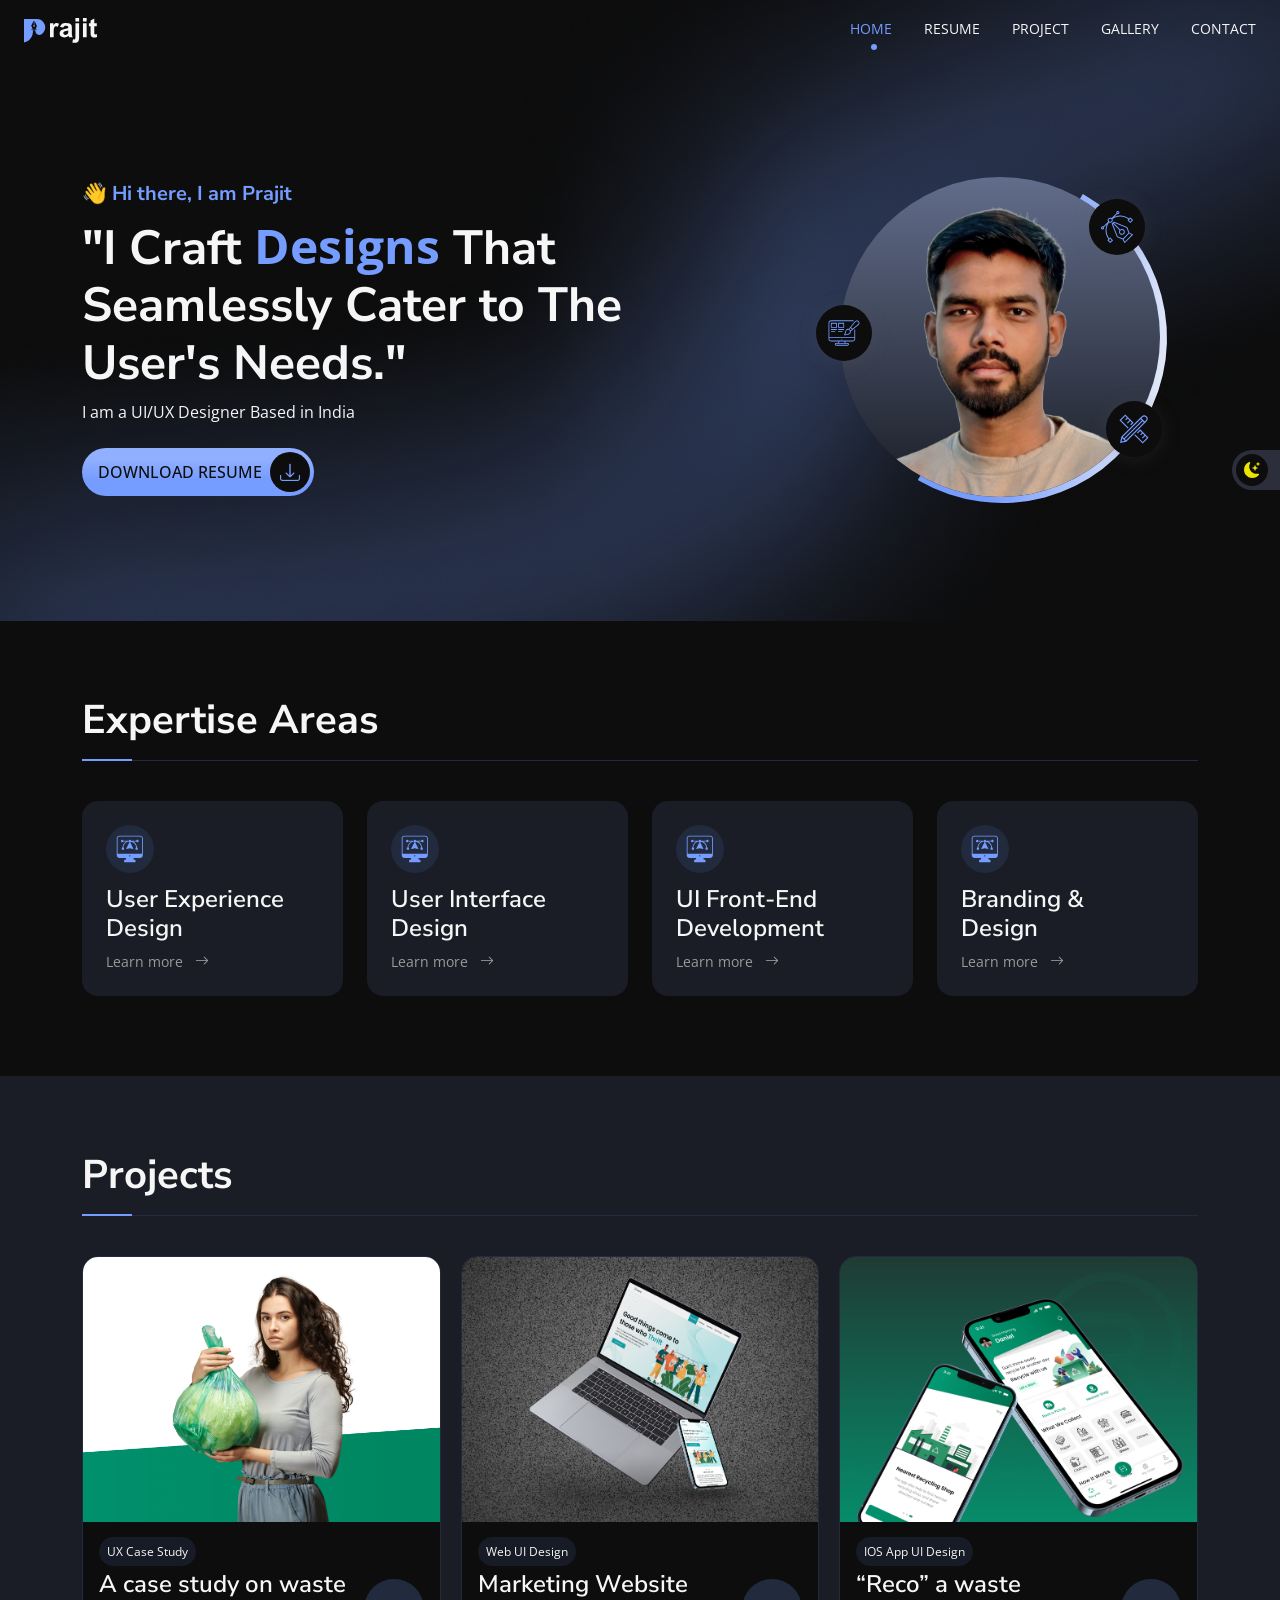
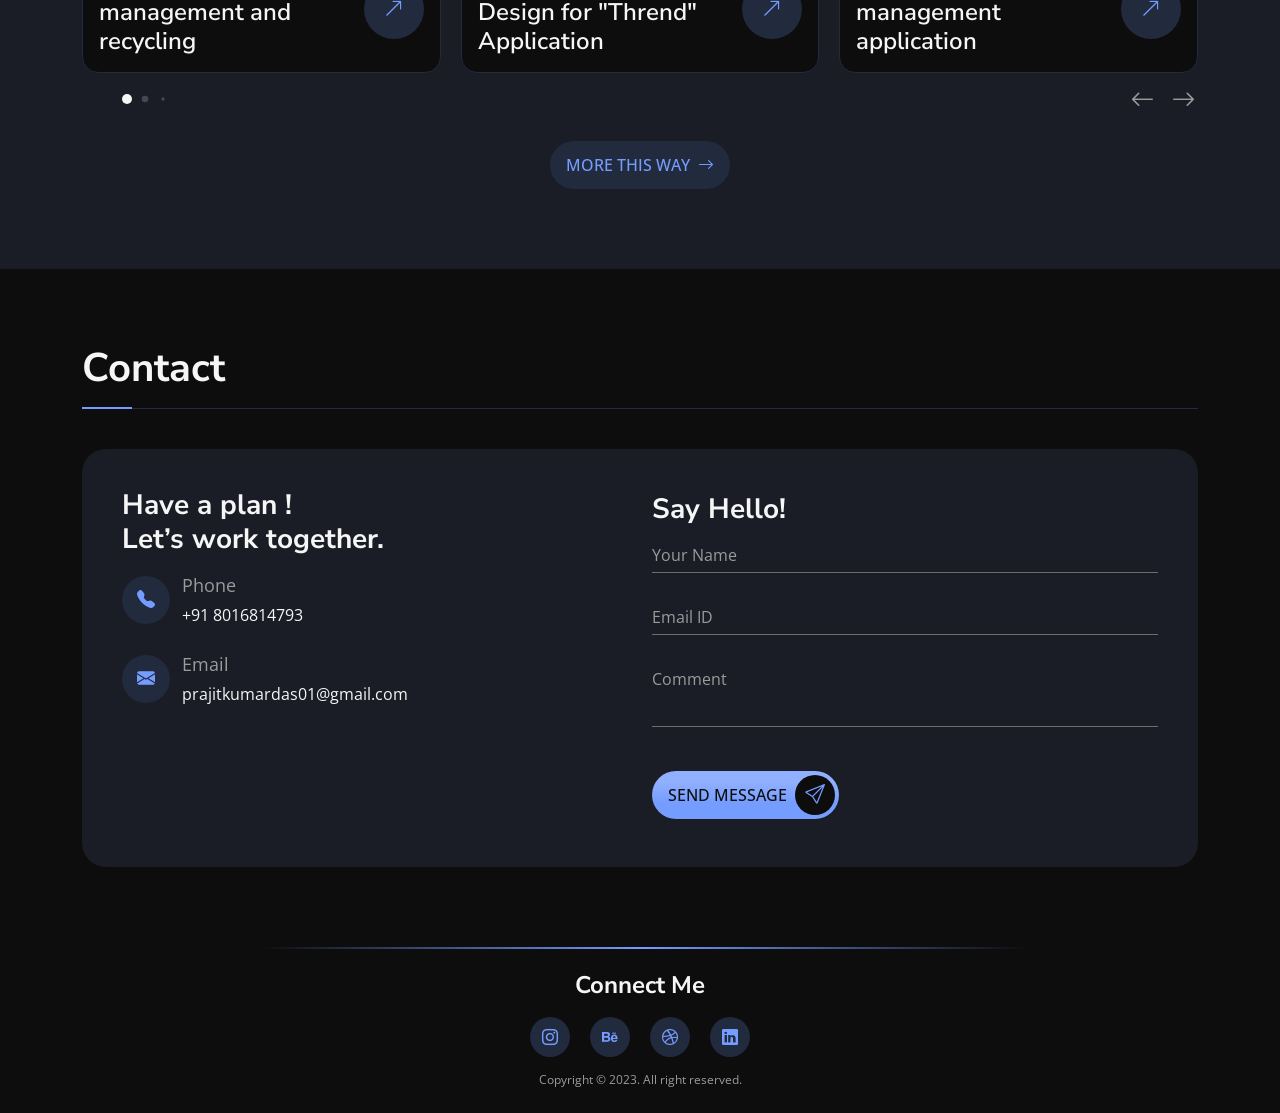
==== index.html @ e3a47e4f "file name change" ====
<!doctype html>
<html lang="en">

<head>
    <!-- Required meta tags -->
    <meta charset="utf-8">
    <meta name="viewport" content="width=device-width, initial-scale=1">

    <!-- Bootstrap CSS -->
    <link href="https://cdn.jsdelivr.net/npm/bootstrap@5.0.2/dist/css/bootstrap.min.css" rel="stylesheet"
        integrity="sha384-EVSTQN3/azprG1Anm3QDgpJLIm9Nao0Yz1ztcQTwFspd3yD65VohhpuuCOmLASjC" crossorigin="anonymous">
    <link rel="icon" href="Images/favicon_prajit.png" type="image/x-icon">
    <link rel="stylesheet" href="https://cdn.jsdelivr.net/npm/bootstrap-icons@1.11.1/font/bootstrap-icons.css">

    <!-- Font CSS -->
    <link rel="preconnect" href="https://fonts.googleapis.com">
    <link rel="preconnect" href="https://fonts.gstatic.com" crossorigin>
    <link href="https://fonts.googleapis.com/css2?family=Nunito+Sans:opsz,wght@6..12,200;6..12,300;6..12,400;6..12,500;6..12,600;6..12,700;6..12,800;6..12,900;6..12,1000&family=Open+Sans:wght@300;400;500;600;700;800&display=swap" rel="stylesheet">
  

    <!-- Style CSS -->
    <link rel="stylesheet" href="css/index.css">
    <link rel="stylesheet" href="css/home_responsive.css">
    <link rel="stylesheet" href="css/swiper-bundle.min.css">

    <title>Prajit</title>
</head>

<body>
    <!-- <div class="pre-loader" id="preLoader">
        <div class="loader" id="loader">
        </div>
        <div class="loading-text" id="loading-text">
        </div>

    </div> -->

    <label aria-label="switch" class="switch" for="toggleSwitch">
        <input type="checkbox" id="toggleSwitch">
        <span class="slider"></span>
    </label>

    <!-- PROGRESS ICON STARTS HERE -->
    <div class="progress-wrap">
        <i class="bi bi-arrow-up"></i>
        <svg class="progress-circle svg-content" width="100%" height="100%" viewBox="-1 -1 102 102">
            <path d="M50,1 a49,49 0 0,1 0,98 a49,49 0 0,1 0,-98" />
        </svg>
    </div>
    <!-- PROGRESS ICON ENDS HERE -->

    <!-- NAVBAR STARTS HERE -->
    <nav class="navbar navbar-expand-xl" id="navbar">
        <div class="container-fluid navbar-link-holder">
            <a class="text-decoration-none" aria-label="logo" href="index.html">
                <h1 class="logo">
                    <svg viewBox="0 0 23 25" fill="none" xmlns="http://www.w3.org/2000/svg">
                        <path fill-rule="evenodd" clip-rule="evenodd" d="M19.501 2.48762C17.8689 0.896718 15.6811 0.00438978 13.4019 0L0 0V24.4876C2.1151 24.0824 4.07267 23.0879 5.64713 21.6186C7.2216 20.1492 8.34887 18.265 8.89905 16.1829C9.14845 15.2366 9.27646 14.2624 9.28 13.2838C9.27983 12.7741 9.24547 12.2651 9.17714 11.76H11.8781C11.8406 11.96 11.8176 12.1624 11.8095 12.3657C11.811 13.1125 12.0121 13.8452 12.3918 14.4882C12.7716 15.1312 13.3163 15.661 13.9695 16.0229C14.0041 16.0481 14.0411 16.0698 14.08 16.0876C14.6338 16.3983 15.2583 16.561 15.8933 16.56H16.0838C16.676 16.5584 17.2609 16.4284 17.7981 16.179C18.2187 15.9309 18.6187 15.6494 18.9943 15.3371C20.5161 14.0837 21.5567 12.3417 21.939 10.4076C22.0449 9.85515 22.0984 9.29394 22.099 8.73143C22.1046 7.56996 21.8776 6.41913 21.4314 5.34678C20.9852 4.27443 20.3288 3.30227 19.501 2.48762ZM13.5048 7.2381C12.8216 8.33088 12.3319 9.53324 12.0571 10.7924H9.00952C8.7235 9.50135 8.21427 8.27016 7.50476 7.15429L10.2133 1.59238V6.21333C9.98666 6.2802 9.79167 6.42651 9.66409 6.62544C9.53651 6.82437 9.48488 7.06262 9.51866 7.29652C9.55244 7.53042 9.66937 7.74432 9.84803 7.89902C10.0267 8.05373 10.2551 8.13888 10.4914 8.13888C10.7278 8.13888 10.9562 8.05373 11.1348 7.89902C11.3135 7.74432 11.4304 7.53042 11.4642 7.29652C11.498 7.06262 11.4463 6.82437 11.3188 6.62544C11.1912 6.42651 10.9962 6.2802 10.7695 6.21333H10.7886V1.6419L13.5048 7.2381ZM10.8381 7.13905C10.8389 7.20476 10.8201 7.2692 10.7841 7.32421C10.7481 7.37921 10.6967 7.42228 10.6362 7.44795C10.5757 7.47362 10.5089 7.48073 10.4444 7.46838C10.3798 7.45602 10.3204 7.42476 10.2737 7.37856C10.227 7.33237 10.195 7.27332 10.1819 7.20893C10.1688 7.14454 10.1751 7.0777 10.2001 7.01692C10.2251 6.95614 10.2676 6.90415 10.3221 6.86756C10.3767 6.83097 10.441 6.81143 10.5067 6.81143C10.5508 6.81191 10.5945 6.82122 10.635 6.83881C10.6755 6.8564 10.7121 6.88192 10.7427 6.91387C10.7732 6.94581 10.797 6.98354 10.8128 7.02482C10.8285 7.06611 10.8358 7.11013 10.8343 7.15429L10.8381 7.13905ZM7.48952 11.5124V11.021H13.5124V11.5124H7.48952Z" fill="#1149D7"/>
                    </svg>
    
                        <svg class="rajit" viewBox="0 0 49 26" fill="none" xmlns="http://www.w3.org/2000/svg">
                            <path d="M3.8235 19.9475H0V5.49714H3.55137V7.55176C4.15914 6.58114 4.70341 5.94162 5.18418 5.6332C5.67402 5.32478 6.22737 5.17057 6.84421 5.17057C7.71504 5.17057 8.55412 5.41096 9.36146 5.89173L8.17767 9.22539C7.53362 8.80812 6.93492 8.59948 6.38158 8.59948C5.84638 8.59948 5.39282 8.74915 5.0209 9.0485C4.64898 9.33878 4.35417 9.86944 4.13646 10.6405C3.92782 11.4115 3.8235 13.0262 3.8235 15.4845V19.9475Z" fill="black"/>
                            <path d="M13.8789 9.90573L10.4092 9.27982C10.7992 7.88286 11.4705 6.84874 12.423 6.17747C13.3755 5.50621 14.7906 5.17057 16.6683 5.17057C18.3737 5.17057 19.6436 5.37467 20.4782 5.78288C21.3127 6.18201 21.8978 6.69453 22.2335 7.32044C22.5782 7.93728 22.7505 9.07572 22.7505 10.7357L22.7097 15.1988C22.7097 16.4687 22.7687 17.4076 22.8866 18.0154C23.0136 18.6141 23.2449 19.2581 23.5805 19.9475H19.7979C19.6981 19.6935 19.5756 19.3171 19.4305 18.8182C19.367 18.5914 19.3216 18.4417 19.2944 18.3691C18.6413 19.0041 17.9428 19.4804 17.199 19.7979C16.4551 20.1153 15.6614 20.2741 14.8178 20.2741C13.3301 20.2741 12.1554 19.8704 11.2936 19.0631C10.4409 18.2558 10.0146 17.2352 10.0146 16.0016C10.0146 15.1852 10.2096 14.4595 10.5997 13.8245C10.9897 13.1804 11.534 12.6906 12.2325 12.3549C12.94 12.0102 13.956 11.7109 15.2804 11.4569C17.0674 11.1213 18.3056 10.8083 18.9951 10.518V10.137C18.9951 9.40228 18.8136 8.88069 18.4508 8.57227C18.0879 8.25477 17.4031 8.09603 16.3962 8.09603C15.7158 8.09603 15.1852 8.2321 14.8042 8.50423C14.4232 8.7673 14.1148 9.23446 13.8789 9.90573ZM18.9951 13.0081C18.5052 13.1714 17.7296 13.3664 16.6683 13.5932C15.607 13.8199 14.913 14.0422 14.5865 14.2599C14.0875 14.6137 13.8381 15.0627 13.8381 15.607C13.8381 16.1422 14.0377 16.6048 14.4368 16.9949C14.8359 17.3849 15.3439 17.5799 15.9607 17.5799C16.6502 17.5799 17.3078 17.3532 17.9337 16.8996C18.3964 16.5549 18.7002 16.1331 18.8454 15.6342C18.9452 15.3076 18.9951 14.6862 18.9951 13.7701V13.0081Z" fill="black"/>
                            <path d="M26.4516 3.53776V0H30.2751V3.53776H26.4516ZM30.2751 5.49714V19.4985C30.2751 21.34 30.1526 22.6371 29.9077 23.39C29.6718 24.152 29.2092 24.7462 28.5198 25.1725C27.8395 25.5989 26.9686 25.812 25.9073 25.812C25.5263 25.812 25.1136 25.7758 24.6691 25.7032C24.2337 25.6397 23.762 25.5399 23.254 25.4038L23.9207 22.1382C24.1021 22.1745 24.2745 22.2017 24.4378 22.2199C24.592 22.2471 24.7371 22.2607 24.8732 22.2607C25.2632 22.2607 25.5807 22.1745 25.8257 22.0021C26.0796 21.8389 26.2475 21.6393 26.3291 21.4035C26.4107 21.1676 26.4516 20.46 26.4516 19.2808V5.49714H30.2751Z" fill="black"/>
                            <path d="M34.2891 3.53776V0H38.1126V3.53776H34.2891ZM34.2891 19.9475V5.49714H38.1126V19.9475H34.2891Z" fill="black"/>
                            <path d="M48.6714 5.49714V8.54505H46.0589V14.3687C46.0589 15.548 46.0816 16.2374 46.127 16.437C46.1814 16.6275 46.2948 16.7862 46.4671 16.9132C46.6485 17.0402 46.8663 17.1037 47.1202 17.1037C47.474 17.1037 47.9865 16.9813 48.6578 16.7363L48.9844 19.7026C48.0954 20.0836 47.0885 20.2741 45.9637 20.2741C45.2743 20.2741 44.6529 20.1607 44.0995 19.9339C43.5462 19.6981 43.138 19.3987 42.8749 19.0359C42.6209 18.664 42.4441 18.165 42.3443 17.5391C42.2626 17.0946 42.2218 16.1966 42.2218 14.845V8.54505H40.4665V5.49714H42.2218V2.62611L46.0589 0.394596V5.49714H48.6714Z" fill="black"/>
                        </svg>
                           
                    </h1>
            </a>
         

            <div class="d-flex align-items-center justify-content-center conatainer-for-toogle-switch"> 
                <button aria-label="toogle-button" class="navbar-toggler" id="navbar-toggler" >
                    <i class="hamburger bi bi-list"></i>
                    <span class="cross bi bi-x" style="display: none;"></span>
                </button>
            </div>
            <div class="collapse navbar-collapse d-none d-xl-block" id="navbarSupportedContent">
                <ul class="navbar-nav me-auto mb-2 mb-lg-0 menu-items" id="menu">
                    <li class="nav-item">
                        <a class="nav-link selected active" href="#" data-target="home">Home</a>
                    </li>
                    
                    <li class="nav-item">
                        <a class="nav-link" href="#" data-target="resume">Resume</a>
                    </li>
                    <li class="nav-item">
                        <a class="nav-link" href="#" data-target="portfolio">Project</a>
                    </li>
                    <li class="nav-item">
                        <a class="nav-link" href="#" data-target="about">Gallery</a>
                    </li>
                    <li class="nav-item">
                        <a class="nav-link" href="#" data-target="contact">Contact</a>
                    </li>
                </ul>
                  
            </div>

            <div class="overlay d-xl-none" id="overlay">
                <!-- Content that appears when the button is clicked -->
                <div class="overlay-content">
                    <ul class="navbar-nav me-auto mb-2 mb-lg-0 menu-items" id="menu">
                        <li class="nav-item">
                            <a class="nav-link selected active" href="#" data-target="home">Home</a>
                        </li>
                        
                        <li class="nav-item">
                            <a class="nav-link" href="#" data-target="resume">Resume</a>
                        </li>
                        <li class="nav-item">
                            <a class="nav-link" href="#" data-target="portfolio">Project</a>
                        </li>
                        <li class="nav-item">
                            <a class="nav-link" href="#" data-target="about">Gallery</a>
                        </li>
                        <li class="nav-item">
                            <a class="nav-link" href="#" data-target="contact">Contact</a>
                        </li>
                    </ul>
                </div>
            </div>
            

        </div>
    </nav>
    <!-- NAVBAR ENDS HERE -->





    <!-- HERO SECTION STARTS HERE -->
    <div class="parent-container-for-hero-section">
        <div class="container">
            <div class="container-for-hero-section">
                <img class="blueray" src="Images/blueray.png" alt="">
        
                <div class="row container-fluid p-0 rty">

                    <div class="col-lg-8 order-lg-1 order-2 d-flex justify-content-center flex-column holder-for-hero-text">
                        <p class="wave-text bottom-to-top overflow-hidden m-0">
                            <span class="wave">👋</span>
                            Hi there, I am Prajit
                        </p>
                        <h1 class="hero-text bottom-to-top overflow-hidden m-0">"I Craft <span class="designs">Designs</span> That Seamlessly 
                            Cater to The User's&nbsp;Needs."</h1>
                        <p class="m-0 iam-product-designer bottom-to-top overflow-hidden">I am a UI/UX Designer Based in India</p>
                        <div class="download-resume-button-container bottom-to-top overflow-hidden">
                                <a target="_blank" href="Images/Resume_Prajit_UI_UX_Designer.pdf" download="Resume_Prajit_UI_UX_Designer.pdf"
                                    class="primary-button">Download Resume<span class="icon">
                                        <i class="bi bi-download"></i>
                                        <i class="bi bi-download"></i>

                                    </span></a>
                        </div>
    
                    </div>
                    <div class="col-lg-4 order-lg-2 order-1 d-flex justify-content-center align-items-center">
                        <div class="hero-image-wrapper reveal">
                            <div class="icon1">
                                <svg viewBox="0 0 44 44" fill="none" xmlns="http://www.w3.org/2000/svg">
                                    <path d="M42.2728 5.68682C41.9226 5.33399 41.5019 5.05903 41.0382 4.87991C40.5744 4.70079 40.0781 4.62154 39.5817 4.64734C39.0852 4.67314 38.5998 4.8034 38.1572 5.02962C37.7145 5.25584 37.3246 5.57293 37.0128 5.96015L28.4195 16.3602C26.7595 16.0002 25.2928 16.7402 24.2661 18.5068C23.8928 19.1468 23.6395 19.8935 23.5128 20.7268C23.3061 22.0535 22.8928 23.2002 22.2395 24.2268C22.1328 24.4002 22.1195 24.6135 22.2128 24.7935C22.3061 24.9735 22.4928 25.0868 22.6928 25.0935C22.9795 25.1068 23.2661 25.1068 23.5395 25.1068C26.8595 25.1068 29.1795 24.3202 30.4328 22.7735C31.4061 21.5668 31.4595 20.2402 31.3928 19.5202L41.9395 10.9468C42.3287 10.6383 42.649 10.2518 42.8798 9.81201C43.1106 9.37225 43.2467 8.88904 43.2795 8.39348C43.3528 7.38682 42.9795 6.40015 42.2728 5.68682ZM30.9728 15.0535L32.8261 16.9068L30.9195 18.4535L29.4128 16.9402L30.9728 15.0535ZM29.5461 22.0735C28.5461 23.3002 26.5261 23.9535 23.6795 23.9735C24.1461 23.0402 24.4595 22.0268 24.6328 20.8935C24.7395 20.2002 24.9461 19.5868 25.2461 19.0735C25.8995 17.9535 26.6995 17.3935 27.6328 17.3935C27.8595 17.3935 28.0995 17.4268 28.3461 17.4935L30.2528 19.4135C30.3195 19.8202 30.4128 21.0202 29.5461 22.0735ZM41.2461 10.0602L41.2395 10.0668L33.7061 16.1935L31.6928 14.1802L37.8928 6.68015C38.3195 6.14682 38.9528 5.82015 39.6395 5.78015C40.3261 5.74015 40.9861 6.00015 41.4661 6.48682C41.9461 6.97348 42.1995 7.64015 42.1595 8.32015C42.1195 9.00015 41.7861 9.63348 41.2461 10.0602Z" fill="url(#paint0_linear_1612_464)"/>
                                    <path d="M19.0334 31.3397C19.3905 31.3397 19.6801 31.0502 19.6801 30.6931C19.6801 30.3359 19.3905 30.0464 19.0334 30.0464C18.6762 30.0464 18.3867 30.3359 18.3867 30.6931C18.3867 31.0502 18.6762 31.3397 19.0334 31.3397Z" fill="url(#paint1_linear_1612_464)"/>
                                    <path d="M12.3528 8.63991C12.3528 8.48962 12.2931 8.34549 12.1868 8.23922C12.0805 8.13294 11.9364 8.07324 11.7861 8.07324H4.50612C4.35583 8.07324 4.2117 8.13294 4.10543 8.23922C3.99916 8.34549 3.93945 8.48962 3.93945 8.63991V14.3532C3.93945 14.6666 4.19279 14.9199 4.50612 14.9199H11.7861C12.0995 14.9199 12.3528 14.6666 12.3528 14.3532V8.63991ZM11.2195 13.7799H5.07279V9.19991H11.2195V13.7799ZM12.3528 17.1532C12.3528 17.003 12.2931 16.8588 12.1868 16.7525C12.0805 16.6463 11.9364 16.5866 11.7861 16.5866H4.50612C4.35583 16.5866 4.2117 16.6463 4.10543 16.7525C3.99916 16.8588 3.93945 17.003 3.93945 17.1532C3.93945 17.3035 3.99916 17.4477 4.10543 17.5539C4.2117 17.6602 4.35583 17.7199 4.50612 17.7199H11.7861C12.0995 17.7199 12.3528 17.4666 12.3528 17.1532ZM4.50612 19.1332C4.35583 19.1332 4.2117 19.1929 4.10543 19.2992C3.99916 19.4055 3.93945 19.5496 3.93945 19.6999C3.93945 19.8502 3.99916 19.9943 4.10543 20.1006C4.2117 20.2069 4.35583 20.2666 4.50612 20.2666H9.61945C9.76974 20.2666 9.91388 20.2069 10.0201 20.1006C10.1264 19.9943 10.1861 19.8502 10.1861 19.6999C10.1861 19.5496 10.1264 19.4055 10.0201 19.2992C9.91388 19.1929 9.76974 19.1332 9.61945 19.1332H4.50612ZM22.1928 17.1532C22.1928 17.003 22.1331 16.8588 22.0268 16.7525C21.9205 16.6463 21.7764 16.5866 21.6261 16.5866H14.3461C14.1958 16.5866 14.0517 16.6463 13.9454 16.7525C13.8392 16.8588 13.7795 17.003 13.7795 17.1532C13.7795 17.3035 13.8392 17.4477 13.9454 17.5539C14.0517 17.6602 14.1958 17.7199 14.3461 17.7199H21.6261C21.9395 17.7199 22.1928 17.4666 22.1928 17.1532ZM14.3461 19.1332C14.1958 19.1332 14.0517 19.1929 13.9454 19.2992C13.8392 19.4055 13.7795 19.5496 13.7795 19.6999C13.7795 19.8502 13.8392 19.9943 13.9454 20.1006C14.0517 20.2069 14.1958 20.2666 14.3461 20.2666H19.4595C19.6097 20.2666 19.7539 20.2069 19.8601 20.1006C19.9664 19.9943 20.0261 19.8502 20.0261 19.6999C20.0261 19.5496 19.9664 19.4055 19.8601 19.2992C19.7539 19.1929 19.6097 19.1332 19.4595 19.1332H14.3461ZM22.1928 8.63991C22.1928 8.48962 22.1331 8.34549 22.0268 8.23922C21.9205 8.13294 21.7764 8.07324 21.6261 8.07324H14.3461C14.1958 8.07324 14.0517 8.13294 13.9454 8.23922C13.8392 8.34549 13.7795 8.48962 13.7795 8.63991V14.3532C13.7795 14.6666 14.0328 14.9199 14.3461 14.9199H21.6261C21.9395 14.9199 22.1928 14.6666 22.1928 14.3532V8.63991ZM21.0595 13.7799H14.9128V9.19991H21.0595V13.7799Z" fill="url(#paint2_linear_1612_464)"/>
                                    <path d="M37.3659 17.7399C37.3659 17.6655 37.3512 17.5918 37.3228 17.5231C37.2943 17.4543 37.2525 17.3919 37.1999 17.3393C37.1473 17.2866 37.0848 17.2449 37.0161 17.2164C36.9473 17.1879 36.8736 17.1733 36.7992 17.1733C36.7248 17.1733 36.6511 17.1879 36.5824 17.2164C36.5136 17.2449 36.4511 17.2866 36.3985 17.3393C36.3459 17.3919 36.3042 17.4543 36.2757 17.5231C36.2472 17.5918 36.2326 17.6655 36.2326 17.7399V27.7866H1.83255V7.98661C1.83255 6.75328 2.83255 5.74661 4.06589 5.74661H33.9926C34.2192 5.74661 34.4526 5.78661 34.7126 5.87995C35.0059 5.97995 35.3326 5.81995 35.4326 5.52661C35.5326 5.23328 35.3726 4.90661 35.0792 4.80661C34.6992 4.67995 34.3459 4.61328 33.9926 4.61328H4.06589C2.21255 4.61328 0.699219 6.12661 0.699219 7.98661V30.2133C0.699219 32.0733 2.21255 33.5866 4.06589 33.5866H14.5392L13.6726 35.6533H11.1859C10.7012 35.6663 10.2407 35.8679 9.90251 36.2153C9.56428 36.5627 9.37502 37.0284 9.37502 37.5133C9.37502 37.9981 9.56428 38.4638 9.90251 38.8112C10.2407 39.1586 10.7012 39.3603 11.1859 39.3733H26.8859C27.3706 39.3603 27.831 39.1586 28.1693 38.8112C28.5075 38.4638 28.6968 37.9981 28.6968 37.5133C28.6968 37.0284 28.5075 36.5627 28.1693 36.2153C27.831 35.8679 27.3706 35.6663 26.8859 35.6533H24.3992L23.5326 33.5866H33.9992C35.8526 33.5866 37.3659 32.0799 37.3659 30.2266V28.3533V17.7399ZM27.6126 37.5199C27.6126 37.9199 27.2859 38.2466 26.8859 38.2466H11.1859C10.7859 38.2466 10.4592 37.9199 10.4592 37.5199C10.4592 37.1199 10.7859 36.7933 11.1859 36.7933H26.8859C27.2859 36.7933 27.6126 37.1199 27.6126 37.5199ZM23.1659 35.6599H14.8992L15.7659 33.5933H22.2992L23.1659 35.6599ZM36.2326 30.2333C36.2326 31.4599 35.2326 32.4599 33.9992 32.4599H4.06589C2.83255 32.4599 1.83255 31.4533 1.83255 30.22V28.9266H36.2326V30.2333Z" fill="url(#paint3_linear_1612_464)"/>
                                    <defs>
                                    <linearGradient id="paint0_linear_1612_464" x1="11.3075" y1="-2.33387" x2="52.0537" y2="-0.286704" gradientUnits="userSpaceOnUse">
                                    <stop stop-color="#00A3FF"/>
                                    <stop offset="1" stop-color="#0035BC"/>
                                    </linearGradient>
                                    <linearGradient id="paint1_linear_1612_464" x1="17.7233" y1="29.6055" x2="20.2167" y2="29.7268" gradientUnits="userSpaceOnUse">
                                    <stop stop-color="#00A3FF"/>
                                    <stop offset="1" stop-color="#0035BC"/>
                                    </linearGradient>
                                    <linearGradient id="paint2_linear_1612_464" x1="-5.42366" y1="3.91642" x2="29.6645" y2="6.47132" gradientUnits="userSpaceOnUse">
                                    <stop stop-color="#00A3FF"/>
                                    <stop offset="1" stop-color="#0035BC"/>
                                    </linearGradient>
                                    <linearGradient id="paint3_linear_1612_464" x1="-18.1091" y1="-7.23672" x2="52.5624" y2="-3.61071" gradientUnits="userSpaceOnUse">
                                    <stop stop-color="#00A3FF"/>
                                    <stop offset="1" stop-color="#0035BC"/>
                                    </linearGradient>
                                    </defs>
                                    </svg>
                                    

                            </div>

                            <div class="icon2">
                                <svg  viewBox="0 0 44 44" fill="none" xmlns="http://www.w3.org/2000/svg">
                                    <path d="M36.6645 14.1423L36.7777 14.0129L37.7963 12.9943L39.6394 11.1512C40.4802 10.3104 40.9491 9.19483 40.9491 8.01455C40.9491 6.83428 40.4802 5.71867 39.6394 4.87793L39.1221 4.36055C37.4406 2.67906 34.5303 2.67906 32.8488 4.36055L31.0057 6.20372L4.81326 32.3961L4.63541 32.574L2.80841 41.1916L11.426 39.3646L36.6645 14.1423ZM33.9968 5.49232C35.0639 4.44139 36.907 4.42522 37.9741 5.49232L38.5077 6.02587C39.0412 6.55942 39.3323 7.25465 39.3323 8.01455C39.3323 8.77445 39.0412 9.46968 38.5077 10.0032L36.6645 11.8464L32.1536 7.33549L33.9968 5.49232ZM31.0057 8.48343L32.6871 10.1649L8.20857 34.6435L6.52708 32.962L31.0057 8.48343ZM4.91027 39.0897L5.86419 34.595L9.40501 38.1358L4.91027 39.0897ZM11.038 37.4729L9.35651 35.7914L33.8351 11.3129L35.5166 12.9943L11.038 37.4729ZM13.4632 21.4664L2 10.0032L10.0032 2L21.4664 13.4632L17.9903 16.8585L16.8424 15.7106L19.1221 13.4309L16.8424 11.135L13.447 14.5465L12.2991 13.3985L15.6944 10.0032L13.4147 7.70736L11.1188 10.0032L9.9709 8.85529L12.2668 6.55942L9.98706 4.27971L4.26354 10.0032L14.595 20.3347L13.447 21.4664H13.4632ZM42 33.9968L33.9968 42L22.5335 30.5368L23.6815 29.405L33.9968 39.7203L39.7203 33.9968L37.4406 31.7171L34.0291 35.1124L32.8812 33.9644L36.2926 30.5529L33.9968 28.2732L31.7171 30.5529L30.5691 29.405L32.8488 27.1091L30.5529 24.8294L27.1576 28.2247L26.0097 27.0768L30.5206 22.5012L41.9838 33.9644L42 33.9968Z" fill="url(#paint0_linear_1612_415)"/>
                                    <defs>
                                    <linearGradient id="paint0_linear_1612_415" x1="-18.5181" y1="-11.6364" x2="58.5985" y2="-7.88541" gradientUnits="userSpaceOnUse">
                                    <stop stop-color="#00A3FF"/>
                                    <stop offset="1" stop-color="#0035BC"/>
                                    </linearGradient>
                                    </defs>
                                    </svg>
                                
                            </div>

                            <div class="icon3">
                                <svg width="44" height="44" viewBox="0 0 44 44" fill="none" xmlns="http://www.w3.org/2000/svg">
                                    <g clip-path="url(#clip0_1612_460)">
                                    <path d="M43.6184 32.0134L39.1084 29.7584L36.2381 22.2921C36.2043 22.2038 36.1527 22.1235 36.0864 22.0561C36.0202 21.9886 35.9407 21.9356 35.8531 21.9002L18.0434 14.7812C17.9189 14.7316 17.7826 14.7195 17.6512 14.7464C17.5199 14.7733 17.3994 14.8379 17.3043 14.9324L14.929 17.3077C14.8357 17.4029 14.7721 17.523 14.7459 17.6536C14.7197 17.7842 14.7319 17.9196 14.7812 18.0434L21.9003 35.8531C21.9356 35.9407 21.9886 36.0202 22.0561 36.0864C22.1235 36.1526 22.2039 36.2043 22.2921 36.2381L29.7584 39.1084L32.0134 43.6184C32.0609 43.7178 32.1316 43.8044 32.2195 43.8708C32.3074 43.9372 32.41 43.9815 32.5187 43.9999C32.5553 44.0033 32.5921 44.0033 32.6287 43.9999C32.8107 43.9992 32.985 43.9262 33.1134 43.7971L43.7971 33.1134C43.8758 33.0375 43.9352 32.944 43.9704 32.8405C44.0057 32.7371 44.0158 32.6268 43.9999 32.5187C43.9815 32.41 43.9372 32.3074 43.8708 32.2195C43.8044 32.1315 43.7178 32.0608 43.6184 32.0134ZM16.2215 17.954L16.6031 17.5759L25.4684 26.4412C24.8841 27.2691 24.6318 28.2861 24.7613 29.291C24.8908 30.296 25.3926 31.2158 26.1677 31.8686C26.9427 32.5214 27.9344 32.8595 28.9468 32.8163C29.9592 32.773 30.9184 32.3514 31.635 31.6349C32.3515 30.9184 32.773 29.9592 32.8163 28.9468C32.8596 27.9344 32.5214 26.9427 31.8686 26.1676C31.2159 25.3926 30.296 24.8907 29.2911 24.7613C28.2861 24.6318 27.2691 24.8841 26.4412 25.4684L17.5759 16.6031L17.954 16.2215L35.0624 23.0656L37.7609 30.0849L30.0849 37.7609L23.0656 35.0624L16.2215 17.954ZM28.7718 26.1009C29.3897 26.1018 29.9882 26.3169 30.4652 26.7096C30.9423 27.1022 31.2685 27.6482 31.3882 28.2543C31.5079 28.8605 31.4137 29.4894 31.1217 30.034C30.8297 30.5785 30.358 31.005 29.7868 31.2407C29.2157 31.4764 28.5805 31.5069 27.9894 31.3268C27.3983 31.1467 26.888 30.7673 26.5453 30.2531C26.2026 29.739 26.0488 29.1219 26.1101 28.5071C26.1713 27.8922 26.4438 27.3176 26.8812 26.8812C27.3831 26.3808 28.0631 26.1002 28.7718 26.1009ZM32.8178 42.1506L31.099 38.7131L38.7062 31.1059L42.1437 32.8246L32.8178 42.1506Z" fill="url(#paint0_linear_1612_460)"/>
                                    <path d="M13.1488 36.7812C13.0174 36.6569 12.8433 36.5877 12.6624 36.5877C12.4815 36.5877 12.3075 36.6569 12.176 36.7812L11.3029 37.6543C8.9729 34.492 7.68751 30.6815 7.62589 26.754C7.56427 22.8265 8.72949 18.9775 10.9592 15.7437C11.6272 16.1112 12.3963 16.2524 13.1513 16.1461C13.9063 16.0398 14.6065 15.6916 15.147 15.1538C15.6875 14.6161 16.0392 13.9176 16.1493 13.1631C16.2594 12.4087 16.1221 11.6388 15.7579 10.969C18.9918 8.73933 22.8407 7.57411 26.7682 7.63573C30.6957 7.69734 34.5062 8.98273 37.6685 11.3127L36.7817 12.1755C36.6538 12.3045 36.5821 12.4787 36.5823 12.6602C36.5818 12.7507 36.5991 12.8404 36.6333 12.9242C36.6675 13.0079 36.7179 13.0841 36.7817 13.1484L39.8135 16.1562C39.9423 16.2842 40.1166 16.3561 40.2982 16.3561C40.4798 16.3561 40.6541 16.2842 40.7829 16.1562L43.7976 13.1415C43.8615 13.0776 43.9122 13.0018 43.9468 12.9184C43.9814 12.8349 43.9992 12.7454 43.9992 12.6551C43.9992 12.5647 43.9814 12.4753 43.9468 12.3918C43.9122 12.3083 43.8615 12.2325 43.7976 12.1687L40.7829 9.15399C40.6541 9.02594 40.4798 8.95407 40.2982 8.95407C40.1166 8.95407 39.9423 9.02594 39.8135 9.15399L38.6482 10.3124C35.7762 8.15126 32.3807 6.79344 28.8104 6.37842C25.2402 5.9634 21.6238 6.50612 18.3326 7.95086L22.296 3.99774C22.7454 4.21247 23.2564 4.26108 23.7382 4.13493C24.22 4.00879 24.6416 3.71605 24.9281 3.30866C25.2146 2.90126 25.3476 2.40554 25.3034 1.90944C25.2592 1.41334 25.0407 0.94893 24.6866 0.598607C24.3326 0.248283 23.8659 0.03469 23.3694 -0.00427953C22.8728 -0.0432491 22.3786 0.0949242 21.9742 0.385727C21.5698 0.676531 21.2816 1.10116 21.1605 1.58429C21.0395 2.06742 21.0934 2.57782 21.3129 3.02493L14.6235 9.72461C13.9443 9.26901 13.128 9.06336 12.314 9.14279C11.5 9.22221 10.7389 9.58179 10.1606 10.1601C9.58227 10.7384 9.22269 11.4996 9.14326 12.3136C9.06384 13.1275 9.26949 13.9439 9.72509 14.6231L3.02541 21.3124C2.57655 21.0937 2.06468 21.0412 1.58076 21.1642C1.09685 21.2873 0.672224 21.5779 0.382346 21.9844C0.0924676 22.391 -0.0438903 22.8872 -0.00249758 23.3848C0.0388951 23.8823 0.255358 24.3492 0.608425 24.7022C0.961493 25.0553 1.4283 25.2717 1.92589 25.3131C2.42349 25.3545 2.91964 25.2182 3.32619 24.9283C3.73275 24.6384 4.02336 24.2138 4.1464 23.7299C4.26944 23.246 4.21694 22.7341 3.99822 22.2852L7.96166 18.3321C6.51547 21.6224 5.97104 25.2383 6.38424 28.8086C6.79745 32.3788 8.15341 35.7748 10.3129 38.6477L9.15103 39.8131C9.02298 39.9419 8.95111 40.1161 8.95111 40.2977C8.95111 40.4794 9.02298 40.6536 9.15103 40.7824L12.1657 43.7971C12.2941 43.9262 12.4684 43.9992 12.6504 43.9999C12.7411 44 12.831 43.9821 12.9147 43.9473C12.9985 43.9125 13.0746 43.8615 13.1385 43.7971L16.1567 40.7824C16.2847 40.6536 16.3566 40.4794 16.3566 40.2977C16.3566 40.1161 16.2847 39.9419 16.1567 39.8131L13.1488 36.7812ZM40.3051 10.6046L42.347 12.6465L40.3051 14.6884L38.2632 12.6465L40.3051 10.6046ZM22.6879 1.59149C22.7901 1.48849 22.9205 1.41817 23.0627 1.38943C23.2049 1.3607 23.3524 1.37485 23.4866 1.43009C23.6207 1.48533 23.7354 1.57918 23.8161 1.69971C23.8968 1.82025 23.9399 1.96205 23.9399 2.10711C23.9399 2.25218 23.8968 2.39398 23.8161 2.51451C23.7354 2.63505 23.6207 2.72889 23.4866 2.78413C23.3524 2.83938 23.2049 2.85353 23.0627 2.82479C22.9205 2.79606 22.7901 2.72573 22.6879 2.62274C22.6201 2.55506 22.5664 2.47468 22.5297 2.3862C22.493 2.29773 22.4741 2.20289 22.4741 2.10711C22.4741 2.01134 22.493 1.9165 22.5297 1.82802C22.5664 1.73955 22.6201 1.65917 22.6879 1.59149ZM11.1379 11.1374C11.3375 10.9368 11.5748 10.7777 11.8362 10.669C12.0975 10.5604 12.3777 10.5045 12.6607 10.5045C12.9437 10.5045 13.2239 10.5604 13.4853 10.669C13.7466 10.7777 13.9839 10.9368 14.1835 11.1374C14.4853 11.4387 14.6909 11.8227 14.7744 12.2409C14.8578 12.6591 14.8153 13.0927 14.6523 13.4867C14.4893 13.8807 14.213 14.2175 13.8585 14.4545C13.504 14.6915 13.0871 14.818 12.6607 14.818C12.2343 14.818 11.8174 14.6915 11.4629 14.4545C11.1084 14.2175 10.8322 13.8807 10.6691 13.4867C10.5061 13.0927 10.4636 12.6591 10.5471 12.2409C10.6305 11.8227 10.8361 11.4387 11.1379 11.1374ZM2.62666 23.7187C2.4863 23.8357 2.30724 23.896 2.12467 23.8878C1.9421 23.8796 1.76922 23.8033 1.63999 23.6741C1.51076 23.5449 1.43453 23.372 1.42628 23.1894C1.41803 23.0068 1.47836 22.8278 1.59541 22.6874C1.73298 22.5522 1.91815 22.4765 2.11103 22.4765C2.30392 22.4765 2.48908 22.5522 2.62666 22.6874C2.69442 22.7551 2.74818 22.8355 2.78486 22.924C2.82154 23.0124 2.84042 23.1073 2.84042 23.2031C2.84042 23.2988 2.82154 23.3937 2.78486 23.4821C2.74818 23.5706 2.69442 23.651 2.62666 23.7187ZM12.6607 42.3259L10.6188 40.284L12.6607 38.2421L14.7026 40.284L12.6607 42.3259Z" fill="url(#paint1_linear_1612_460)"/>
                                    </g>
                                    <defs>
                                    <linearGradient id="paint0_linear_1612_460" x1="-0.284199" y1="4.75399" x2="56.1552" y2="7.49965" gradientUnits="userSpaceOnUse">
                                    <stop stop-color="#00A3FF"/>
                                    <stop offset="1" stop-color="#0035BC"/>
                                    </linearGradient>
                                    <linearGradient id="paint1_linear_1612_460" x1="-22.5843" y1="-15.0144" x2="62.2613" y2="-10.8876" gradientUnits="userSpaceOnUse">
                                    <stop stop-color="#00A3FF"/>
                                    <stop offset="1" stop-color="#0035BC"/>
                                    </linearGradient>
                                    <clipPath id="clip0_1612_460">
                                    <rect width="44" height="44" fill="white"/>
                                    </clipPath>
                                    </defs>
                                    </svg>
                                    
                                
                            </div>

                            <div class="background-circle"></div>
                            <div class="hero-image-cover">
                                <img class="w-100" src="Images/prajit_profile_photo.png"
                                 alt="">
                            </div>
                        </div>

                    </div>
                    
                </div>
            </div>
        </div>

    </div>
    <!-- HERO SECTION ENDS HERE -->


    <!-- EXPERTIES SECTION STARTS HERE -->
    <div class="parent-container-for-expertise-section">
        <div class="container">
            <h1 class="expertise-section-heading-text">Expertise Areas</h1>       
            <div class="row">
                <div class="col-xl-3 col-md-6">
                    <div class="service reveal" id="parallaxservice">
                        <a href="" data-toggle="modal" data-target="#exampleModalCenter2" class="text-decoration-none">
                            <div class="service-content">
                                <div class="service-icon-container">
                                    <div class="service-icon-background">
                                        <svg viewBox="0 0 72 73" fill="none" xmlns="http://www.w3.org/2000/svg">
                                            <g id="Frame">
                                            <g id="Group">
                                            <path id="Vector" d="M60.8764 58.3244C64.6821 58.3244 67.7781 55.2387 67.7781 51.433V10.5679C67.7781 6.99872 64.8775 4.09814 61.3084 4.09814H10.6924C7.12323 4.09814 4.22266 6.99872 4.22266 10.5679V51.433C4.22266 55.2387 7.31866 58.3244 11.1244 58.3244H26.9078V62.2813H25.0564C24.2434 62.28 23.4631 62.6016 22.8871 63.1754C22.3112 63.7492 21.9867 64.5283 21.9851 65.3413V67.6474C21.9851 68.3376 22.5487 68.9023 23.2389 68.9023H48.768C49.4582 68.9023 50.0229 68.3376 50.0229 67.6474V65.3413C50.0221 64.9387 49.942 64.5401 49.7871 64.1684C49.6323 63.7967 49.4058 63.4592 49.1205 63.175C48.8352 62.8909 48.4967 62.6657 48.1244 62.5124C47.7521 62.359 47.3532 62.2805 46.9505 62.2813H45.0919V58.3244H60.8764ZM36.0055 54.9816C35.0284 54.9816 34.2364 54.1999 34.2364 53.2227C34.2364 52.2353 35.0284 51.4433 36.0055 51.4433C36.9724 51.4433 37.7644 52.2353 37.7644 53.2227C37.7644 54.1999 36.9724 54.9816 36.0055 54.9816ZM6.2798 48.1313V10.5679C6.2798 8.14043 8.26494 6.15529 10.6924 6.15529H61.3084C63.7358 6.15529 65.7209 8.14043 65.7209 10.5679V48.1313H6.2798Z" fill="#F3F3F3"/>
                                            <path id="Vector" d="M54.447 14.281C53.1613 14.281 52.0813 15.0833 51.6596 16.225H39.0493C38.6276 15.0833 37.5373 14.281 36.2619 14.281C34.9864 14.281 33.9064 15.0833 33.4847 16.225H20.3396C20.0997 15.5702 19.6367 15.0209 19.0319 14.6736C18.4272 14.3264 17.7195 14.2033 17.033 14.3261C16.3466 14.4489 15.7254 14.8097 15.2786 15.3451C14.8317 15.8805 14.5879 16.5562 14.5899 17.2535C14.5899 18.0392 14.902 18.7927 15.4575 19.3482C16.013 19.9037 16.7665 20.2158 17.5521 20.2158C18.8379 20.2158 19.9179 19.4135 20.3396 18.2821H27.7041C22.3247 21.1313 18.5807 26.6753 18.2721 33.1141H17.6139C17.0276 33.1141 16.5441 33.5873 16.5441 34.1838V37.5164C16.5441 38.1027 17.0276 38.5861 17.6139 38.5861H20.9567C21.543 38.5861 22.0264 38.1027 22.0264 37.5164V34.1838C22.0264 33.5873 21.543 33.1141 20.9567 33.1141H20.3293C20.7304 25.6775 26.3464 19.5987 33.5567 18.4775C33.8756 19.1564 34.4207 19.6913 35.1098 19.9895C35.0996 20.0101 35.0893 20.0204 35.079 20.041L27.4984 35.2021C27.3236 35.5621 27.3647 36.0044 27.6321 36.313C27.8893 36.6318 28.311 36.7655 28.7019 36.6524L36.0047 34.5747L43.2973 36.6524C43.7797 36.7604 44.1356 36.6061 44.367 36.313C44.6344 36.0044 44.6859 35.5621 44.5007 35.2021L36.9613 20.1233C37.8253 19.9278 38.5453 19.3415 38.9259 18.5598C45.9099 19.8867 51.2687 25.8421 51.6596 33.1141H51.0424C50.4561 33.1141 49.9727 33.5873 49.9727 34.1838V37.5164C49.9727 38.1027 50.4561 38.5861 51.0424 38.5861H54.3853C54.9716 38.5861 55.455 38.1027 55.455 37.5164V34.1838C55.455 33.5873 54.9716 33.1141 54.3853 33.1141H53.7167C53.4081 26.6753 49.6641 21.1313 44.2847 18.2821H51.6596C52.0813 19.4135 53.1613 20.2158 54.447 20.2158C54.836 20.2158 55.2212 20.1392 55.5806 19.9903C55.94 19.8415 56.2666 19.6233 56.5416 19.3482C56.8167 19.0731 57.0349 18.7466 57.1838 18.3872C57.3327 18.0278 57.4093 17.6426 57.4093 17.2535C57.4093 15.6078 56.0824 14.281 54.447 14.281Z" fill="#F3F3F3"/>
                                            </g>
                                            </g>
                                        </svg>
                                    </div>
                                </div>
                                
                                <h4 class="service-title">User Experience <br>
                                    Design </h4>
    
                                <p class="learn-more-link m-0" href="">Learn more <i class="bi bi-arrow-right"></i></p>
                            </div>
                        </a>

                    </div>
                </div>

                <div class="modal fade" id="exampleModalCenter2" tabindex="-1" role="dialog" aria-label="exampleModalCenterTitle" aria-hidden="true">
                    <div class="modal-dialog modal-dialog-centered" role="document">
                        <div class="modal-content">
                            <button type="button" class="close" data-dismiss="modal" aria-label="Close">
                                <i class="bi bi-x-lg"></i>
                            </button>
                            <img src="Images/UX.jpg" alt="">
                            <div class="modal-body">
                                <h4>User Experience
                                    Design</h4>
                                <P>User experience (UX) design is the process design teams use to create products that provide meaningful and relevant experiences to users. </P>
                                <p>I specialize in crafting experiences that put users at the forefront. My focus is on understanding user needs, behaviors, and motivations to design intuitive and seamless interactions. </p>
                                <ul>
                                    <li>UX Research</li>
                                    <li>User Centric Design Process</li>
                                    <li>User Interview</li>
                                    <li>Competitor Research</li>
                                    <li>Design Strategy</li>
                                    <li>Empathy Mapping</li>
                                    <li>Accessibility</li>
                                    <li>User Persona</li>
                                    <li>User Journey</li>
                                    <li>Information Architecture</li>
                                    <li>Story Boarding</li>
                                    <li>User Flow</li>
                                    <li>Usability testing</li>
                                </ul>
                            </div>
                           

                        </div>
                    </div>
                </div>


                <div class="col-xl-3 col-md-6 ">
                    <div class="service reveal" id="parallaxservice">

                        <a href="" data-toggle="modal" data-target="#exampleModalCenter" class="text-decoration-none">
                            <div class="service-content">
                                <div class="service-icon-container">
                                    <div class="service-icon-background">
                                        <svg viewBox="0 0 72 73" fill="none" xmlns="http://www.w3.org/2000/svg">
                                            <g id="Frame">
                                            <g id="Group">
                                            <path id="Vector" d="M60.8764 58.3244C64.6821 58.3244 67.7781 55.2387 67.7781 51.433V10.5679C67.7781 6.99872 64.8775 4.09814 61.3084 4.09814H10.6924C7.12323 4.09814 4.22266 6.99872 4.22266 10.5679V51.433C4.22266 55.2387 7.31866 58.3244 11.1244 58.3244H26.9078V62.2813H25.0564C24.2434 62.28 23.4631 62.6016 22.8871 63.1754C22.3112 63.7492 21.9867 64.5283 21.9851 65.3413V67.6474C21.9851 68.3376 22.5487 68.9023 23.2389 68.9023H48.768C49.4582 68.9023 50.0229 68.3376 50.0229 67.6474V65.3413C50.0221 64.9387 49.942 64.5401 49.7871 64.1684C49.6323 63.7967 49.4058 63.4592 49.1205 63.175C48.8352 62.8909 48.4967 62.6657 48.1244 62.5124C47.7521 62.359 47.3532 62.2805 46.9505 62.2813H45.0919V58.3244H60.8764ZM36.0055 54.9816C35.0284 54.9816 34.2364 54.1999 34.2364 53.2227C34.2364 52.2353 35.0284 51.4433 36.0055 51.4433C36.9724 51.4433 37.7644 52.2353 37.7644 53.2227C37.7644 54.1999 36.9724 54.9816 36.0055 54.9816ZM6.2798 48.1313V10.5679C6.2798 8.14043 8.26494 6.15529 10.6924 6.15529H61.3084C63.7358 6.15529 65.7209 8.14043 65.7209 10.5679V48.1313H6.2798Z" fill="#F3F3F3"/>
                                            <path id="Vector" d="M54.447 14.281C53.1613 14.281 52.0813 15.0833 51.6596 16.225H39.0493C38.6276 15.0833 37.5373 14.281 36.2619 14.281C34.9864 14.281 33.9064 15.0833 33.4847 16.225H20.3396C20.0997 15.5702 19.6367 15.0209 19.0319 14.6736C18.4272 14.3264 17.7195 14.2033 17.033 14.3261C16.3466 14.4489 15.7254 14.8097 15.2786 15.3451C14.8317 15.8805 14.5879 16.5562 14.5899 17.2535C14.5899 18.0392 14.902 18.7927 15.4575 19.3482C16.013 19.9037 16.7665 20.2158 17.5521 20.2158C18.8379 20.2158 19.9179 19.4135 20.3396 18.2821H27.7041C22.3247 21.1313 18.5807 26.6753 18.2721 33.1141H17.6139C17.0276 33.1141 16.5441 33.5873 16.5441 34.1838V37.5164C16.5441 38.1027 17.0276 38.5861 17.6139 38.5861H20.9567C21.543 38.5861 22.0264 38.1027 22.0264 37.5164V34.1838C22.0264 33.5873 21.543 33.1141 20.9567 33.1141H20.3293C20.7304 25.6775 26.3464 19.5987 33.5567 18.4775C33.8756 19.1564 34.4207 19.6913 35.1098 19.9895C35.0996 20.0101 35.0893 20.0204 35.079 20.041L27.4984 35.2021C27.3236 35.5621 27.3647 36.0044 27.6321 36.313C27.8893 36.6318 28.311 36.7655 28.7019 36.6524L36.0047 34.5747L43.2973 36.6524C43.7797 36.7604 44.1356 36.6061 44.367 36.313C44.6344 36.0044 44.6859 35.5621 44.5007 35.2021L36.9613 20.1233C37.8253 19.9278 38.5453 19.3415 38.9259 18.5598C45.9099 19.8867 51.2687 25.8421 51.6596 33.1141H51.0424C50.4561 33.1141 49.9727 33.5873 49.9727 34.1838V37.5164C49.9727 38.1027 50.4561 38.5861 51.0424 38.5861H54.3853C54.9716 38.5861 55.455 38.1027 55.455 37.5164V34.1838C55.455 33.5873 54.9716 33.1141 54.3853 33.1141H53.7167C53.4081 26.6753 49.6641 21.1313 44.2847 18.2821H51.6596C52.0813 19.4135 53.1613 20.2158 54.447 20.2158C54.836 20.2158 55.2212 20.1392 55.5806 19.9903C55.94 19.8415 56.2666 19.6233 56.5416 19.3482C56.8167 19.0731 57.0349 18.7466 57.1838 18.3872C57.3327 18.0278 57.4093 17.6426 57.4093 17.2535C57.4093 15.6078 56.0824 14.281 54.447 14.281Z" fill="#F3F3F3"/>
                                            </g>
                                            </g>
                                        </svg>
                                    </div>
                                </div>
                                <h4 class="service-title">User Interface <br>Design</h4>
                                <p class="learn-more-link m-0">Learn more <i class="bi bi-arrow-right"></i></p>
                            </div>
                        </a>
                    </div>
                </div>
                <div class="modal fade" id="exampleModalCenter" tabindex="-1" role="dialog" aria-label="exampleModalCenterTitle" aria-hidden="true">
                    <div class="modal-dialog modal-dialog-centered" role="document">
                        <div class="modal-content">
                            <button type="button" class="close" data-dismiss="modal" aria-label="Close">
                                <i class="bi bi-x-lg"></i>
                            </button>
                            <img src="Images/modal-banner.png" alt="">
                            <div class="modal-body">
                                <h4>User Interface Design</h4>
                                <P>User interface (UI) design is the process designers use to build interfaces in software or computerized devices, focusing on looks or style.</P>
                                <p> I specialize in creating visually captivating and user-centric interfaces. My passion lies in harmonizing aesthetics with functionality, ensuring that every pixel serves a purpose. In UI&nbsp;Design I have a wide range of skills, check below</p>
                                <ul>
                                    <li>Wireframe</li>
                                    <li>Design System</li>
                                    <li>Grid System</li>
                                    <li>Color</li>
                                    <li>Typography</li>
                                    <li>Icons</li>
                                    <li>Components</li>
                                    <li>Web Design</li>
                                    <li>Mobile App Design</li>
                                    <li>Visual Design</li>
                                    <li>UI Animation</li>
                                    <li>Prototyping</li>
                                    <li>Dark Pattern</li>
                                </ul>
                            </div>
                           

                        </div>
                    </div>
                </div>

                <div class="col-xl-3 col-md-6">
                    <div class="service reveal" id="parallaxservice">
                        <a href="" data-toggle="modal" data-target="#exampleModalCenter3" class="text-decoration-none" >
                            <div class="service-content">
                                <div class="service-icon-container">
                                    <div class="service-icon-background">
                                        <svg viewBox="0 0 72 73" fill="none" xmlns="http://www.w3.org/2000/svg">
                                            <g id="Frame">
                                            <g id="Group">
                                            <path id="Vector" d="M60.8764 58.3244C64.6821 58.3244 67.7781 55.2387 67.7781 51.433V10.5679C67.7781 6.99872 64.8775 4.09814 61.3084 4.09814H10.6924C7.12323 4.09814 4.22266 6.99872 4.22266 10.5679V51.433C4.22266 55.2387 7.31866 58.3244 11.1244 58.3244H26.9078V62.2813H25.0564C24.2434 62.28 23.4631 62.6016 22.8871 63.1754C22.3112 63.7492 21.9867 64.5283 21.9851 65.3413V67.6474C21.9851 68.3376 22.5487 68.9023 23.2389 68.9023H48.768C49.4582 68.9023 50.0229 68.3376 50.0229 67.6474V65.3413C50.0221 64.9387 49.942 64.5401 49.7871 64.1684C49.6323 63.7967 49.4058 63.4592 49.1205 63.175C48.8352 62.8909 48.4967 62.6657 48.1244 62.5124C47.7521 62.359 47.3532 62.2805 46.9505 62.2813H45.0919V58.3244H60.8764ZM36.0055 54.9816C35.0284 54.9816 34.2364 54.1999 34.2364 53.2227C34.2364 52.2353 35.0284 51.4433 36.0055 51.4433C36.9724 51.4433 37.7644 52.2353 37.7644 53.2227C37.7644 54.1999 36.9724 54.9816 36.0055 54.9816ZM6.2798 48.1313V10.5679C6.2798 8.14043 8.26494 6.15529 10.6924 6.15529H61.3084C63.7358 6.15529 65.7209 8.14043 65.7209 10.5679V48.1313H6.2798Z" fill="#F3F3F3"/>
                                            <path id="Vector" d="M54.447 14.281C53.1613 14.281 52.0813 15.0833 51.6596 16.225H39.0493C38.6276 15.0833 37.5373 14.281 36.2619 14.281C34.9864 14.281 33.9064 15.0833 33.4847 16.225H20.3396C20.0997 15.5702 19.6367 15.0209 19.0319 14.6736C18.4272 14.3264 17.7195 14.2033 17.033 14.3261C16.3466 14.4489 15.7254 14.8097 15.2786 15.3451C14.8317 15.8805 14.5879 16.5562 14.5899 17.2535C14.5899 18.0392 14.902 18.7927 15.4575 19.3482C16.013 19.9037 16.7665 20.2158 17.5521 20.2158C18.8379 20.2158 19.9179 19.4135 20.3396 18.2821H27.7041C22.3247 21.1313 18.5807 26.6753 18.2721 33.1141H17.6139C17.0276 33.1141 16.5441 33.5873 16.5441 34.1838V37.5164C16.5441 38.1027 17.0276 38.5861 17.6139 38.5861H20.9567C21.543 38.5861 22.0264 38.1027 22.0264 37.5164V34.1838C22.0264 33.5873 21.543 33.1141 20.9567 33.1141H20.3293C20.7304 25.6775 26.3464 19.5987 33.5567 18.4775C33.8756 19.1564 34.4207 19.6913 35.1098 19.9895C35.0996 20.0101 35.0893 20.0204 35.079 20.041L27.4984 35.2021C27.3236 35.5621 27.3647 36.0044 27.6321 36.313C27.8893 36.6318 28.311 36.7655 28.7019 36.6524L36.0047 34.5747L43.2973 36.6524C43.7797 36.7604 44.1356 36.6061 44.367 36.313C44.6344 36.0044 44.6859 35.5621 44.5007 35.2021L36.9613 20.1233C37.8253 19.9278 38.5453 19.3415 38.9259 18.5598C45.9099 19.8867 51.2687 25.8421 51.6596 33.1141H51.0424C50.4561 33.1141 49.9727 33.5873 49.9727 34.1838V37.5164C49.9727 38.1027 50.4561 38.5861 51.0424 38.5861H54.3853C54.9716 38.5861 55.455 38.1027 55.455 37.5164V34.1838C55.455 33.5873 54.9716 33.1141 54.3853 33.1141H53.7167C53.4081 26.6753 49.6641 21.1313 44.2847 18.2821H51.6596C52.0813 19.4135 53.1613 20.2158 54.447 20.2158C54.836 20.2158 55.2212 20.1392 55.5806 19.9903C55.94 19.8415 56.2666 19.6233 56.5416 19.3482C56.8167 19.0731 57.0349 18.7466 57.1838 18.3872C57.3327 18.0278 57.4093 17.6426 57.4093 17.2535C57.4093 15.6078 56.0824 14.281 54.447 14.281Z" fill="#F3F3F3"/>
                                            </g>
                                            </g>
                                        </svg>
                                    </div>
                                </div>
                                
                                <h3 class="service-title">UI Front-End <br>Development</h3>
    
                                <p class="learn-more-link m-0" href="">Learn more <i class="bi bi-arrow-right"></i></p>
                            </div>
                        </a>
                       
                    </div>
                </div>
                <div class="modal fade" id="exampleModalCenter3" tabindex="-1" role="dialog" aria-label="exampleModalCenterTitle" aria-hidden="true">
                    <div class="modal-dialog modal-dialog-centered" role="document">
                        <div class="modal-content">
                            <button type="button" class="close" data-dismiss="modal" aria-label="Close">
                                <i class="bi bi-x-lg"></i>
                            </button>
                            <img src="Images/dev.jpg" alt="">
                            <div class="modal-body">
                                <h4>Responsive UI
                                    Development</h4>
                                <P>UI Development refers to the process of creating the visual elements and interactive features that users engage with on a digital platform, such as a website, mobile application.</P>
                                <p>As a UI Designer I am able to convert my design to frontend and I can understand the possibilities what can be done and what not. In Responsive UI Design I have some necessary skills, check below</p>
                                <ul>
                                    <li>HTML</li>
                                    <li>CSS</li>
                                    <li>Bootstrap</li>
                                    <li>Responsive design</li>
                                    <li>Media query</li>
                                </ul>
                            </div>
                           

                        </div>
                    </div>
                </div>

                <div class="col-xl-3 col-md-6">
                    <div class="service reveal" id="parallaxservice">
                        <a href="" class="text-decoration-none" data-toggle="modal" data-target="#exampleModalCenter4" >
                            <div class="service-content">
                                <div class="service-icon-container">
                                    <div class="service-icon-background">
                                        <svg viewBox="0 0 72 73" fill="none" xmlns="http://www.w3.org/2000/svg">
                                            <g id="Frame">
                                            <g id="Group">
                                            <path id="Vector" d="M60.8764 58.3244C64.6821 58.3244 67.7781 55.2387 67.7781 51.433V10.5679C67.7781 6.99872 64.8775 4.09814 61.3084 4.09814H10.6924C7.12323 4.09814 4.22266 6.99872 4.22266 10.5679V51.433C4.22266 55.2387 7.31866 58.3244 11.1244 58.3244H26.9078V62.2813H25.0564C24.2434 62.28 23.4631 62.6016 22.8871 63.1754C22.3112 63.7492 21.9867 64.5283 21.9851 65.3413V67.6474C21.9851 68.3376 22.5487 68.9023 23.2389 68.9023H48.768C49.4582 68.9023 50.0229 68.3376 50.0229 67.6474V65.3413C50.0221 64.9387 49.942 64.5401 49.7871 64.1684C49.6323 63.7967 49.4058 63.4592 49.1205 63.175C48.8352 62.8909 48.4967 62.6657 48.1244 62.5124C47.7521 62.359 47.3532 62.2805 46.9505 62.2813H45.0919V58.3244H60.8764ZM36.0055 54.9816C35.0284 54.9816 34.2364 54.1999 34.2364 53.2227C34.2364 52.2353 35.0284 51.4433 36.0055 51.4433C36.9724 51.4433 37.7644 52.2353 37.7644 53.2227C37.7644 54.1999 36.9724 54.9816 36.0055 54.9816ZM6.2798 48.1313V10.5679C6.2798 8.14043 8.26494 6.15529 10.6924 6.15529H61.3084C63.7358 6.15529 65.7209 8.14043 65.7209 10.5679V48.1313H6.2798Z" fill="#F3F3F3"/>
                                            <path id="Vector" d="M54.447 14.281C53.1613 14.281 52.0813 15.0833 51.6596 16.225H39.0493C38.6276 15.0833 37.5373 14.281 36.2619 14.281C34.9864 14.281 33.9064 15.0833 33.4847 16.225H20.3396C20.0997 15.5702 19.6367 15.0209 19.0319 14.6736C18.4272 14.3264 17.7195 14.2033 17.033 14.3261C16.3466 14.4489 15.7254 14.8097 15.2786 15.3451C14.8317 15.8805 14.5879 16.5562 14.5899 17.2535C14.5899 18.0392 14.902 18.7927 15.4575 19.3482C16.013 19.9037 16.7665 20.2158 17.5521 20.2158C18.8379 20.2158 19.9179 19.4135 20.3396 18.2821H27.7041C22.3247 21.1313 18.5807 26.6753 18.2721 33.1141H17.6139C17.0276 33.1141 16.5441 33.5873 16.5441 34.1838V37.5164C16.5441 38.1027 17.0276 38.5861 17.6139 38.5861H20.9567C21.543 38.5861 22.0264 38.1027 22.0264 37.5164V34.1838C22.0264 33.5873 21.543 33.1141 20.9567 33.1141H20.3293C20.7304 25.6775 26.3464 19.5987 33.5567 18.4775C33.8756 19.1564 34.4207 19.6913 35.1098 19.9895C35.0996 20.0101 35.0893 20.0204 35.079 20.041L27.4984 35.2021C27.3236 35.5621 27.3647 36.0044 27.6321 36.313C27.8893 36.6318 28.311 36.7655 28.7019 36.6524L36.0047 34.5747L43.2973 36.6524C43.7797 36.7604 44.1356 36.6061 44.367 36.313C44.6344 36.0044 44.6859 35.5621 44.5007 35.2021L36.9613 20.1233C37.8253 19.9278 38.5453 19.3415 38.9259 18.5598C45.9099 19.8867 51.2687 25.8421 51.6596 33.1141H51.0424C50.4561 33.1141 49.9727 33.5873 49.9727 34.1838V37.5164C49.9727 38.1027 50.4561 38.5861 51.0424 38.5861H54.3853C54.9716 38.5861 55.455 38.1027 55.455 37.5164V34.1838C55.455 33.5873 54.9716 33.1141 54.3853 33.1141H53.7167C53.4081 26.6753 49.6641 21.1313 44.2847 18.2821H51.6596C52.0813 19.4135 53.1613 20.2158 54.447 20.2158C54.836 20.2158 55.2212 20.1392 55.5806 19.9903C55.94 19.8415 56.2666 19.6233 56.5416 19.3482C56.8167 19.0731 57.0349 18.7466 57.1838 18.3872C57.3327 18.0278 57.4093 17.6426 57.4093 17.2535C57.4093 15.6078 56.0824 14.281 54.447 14.281Z" fill="#F3F3F3"/>
                                            </g>
                                            </g>
                                        </svg>
                                    </div>
                                </div>
                                
                                <h3 class="service-title">Branding & <br>
                                    Design</h3>
    
                                <p class="learn-more-link m-0" href="">Learn more <i class="bi bi-arrow-right"></i></p>
                            </div>
                        </a>
                    </div>
                </div>

                <div class="modal fade" id="exampleModalCenter4" tabindex="-1" role="dialog" aria-label="exampleModalCenterTitle" aria-hidden="true">
                    <div class="modal-dialog modal-dialog-centered" role="document">
                        <div class="modal-content">
                            <button type="button" class="close" data-dismiss="modal" aria-label="Close">
                                <i class="bi bi-x-lg"></i>
                            </button>
                            <img src="Images/branding.jpg" alt="">
                            <div class="modal-body">
                                <h4>Branding &
                                    Design</h4>
                                <P>Branding design is the process of creating a unique and cohesive visual identity that represents a company, product, service, or individual.</P>
                                <p>I specialize in creating cohesive brand experiences, meticulously weaving together elements like logos, color palettes, typography, and visual elements. In Branding & Design I have some necessary skills, check below</p>
                                <ul>
                                    <li>Logo</li>
                                    <li>Card</li>
                                    <li>Banner</li>
                                    <li>Billboard</li>
                                    <li>Mockups</li>
                                </ul>
                            </div>
                           

                        </div>
                    </div>
                </div>

            </div>
        </div>
    </div>
    <!-- EXPERTIES SECTION ENDS HERE -->


    <!-- PORTFOLIO STARTS HERE -->
    <div class="parent-container-for-portfolio-section">
        <div class="container d-flex flex-column">
            <h1 class="portfolio-section-heading-text">Projects</h1>
            <div class="container swiper">
                <div class="slide-container reveal">
                    <div class="card-wrapper swiper-wrapper">
                        <div class="card swiper-slide border-0">
                            
                            <a href="waste_management_casestudy.html" class="portfolio-content-details">
                                <div class="photo-wrapper">
                                    <img id="portfolio-image" src="Images/casestusythumbnailforreco.png" alt="">
                                </div>

                                <div class="text-container-for-portfolio-content">
                                    <span class="portfolio-category-tag">UX Case Study</span>
                                    <div class="d-flex flex-row align-items-center">
                                        <h4 class="portfolio-name m-0">A case study on waste management and recycling
                                        </h4>
                                        <span class="button-in-portfolio" href="">
                                            <i class="bi bi-arrow-up-right"></i>
                                        </span>
                                    </div>

                                </div>
                            </a>
                        </div>
                        <div class="card swiper-slide border-0">
                            <a href="thrift_web.html"
                            class="portfolio-content-details">
                            <div class="photo-wrapper">
                                <img id="portfolio-image" src="Images/thrend-web.png" alt="">
                            </div>

                            <div class="text-container-for-portfolio-content">
                                <span class="portfolio-category-tag">Web UI Design</span>
                                <div class="d-flex flex-row align-items-center">
                                    <h4 class="portfolio-name m-0">Marketing Website Design for "Thrend"
                                        Application</h4>
                                    <span class="button-in-portfolio" href="">
                                        <i class="bi bi-arrow-up-right"></i>
                                    </span>
                                </div>

                            </div>
                            </a>
                        </div>
                        <div class="card swiper-slide border-0">
                            
                            <a href="scrap_ios_ui.html"class="portfolio-content-details">
                                <div class="photo-wrapper">
                                    <img id="portfolio-image" src="Images/reco.png" alt="">
                                </div>

                                <div class="text-container-for-portfolio-content">
                                    <span class="portfolio-category-tag">IOS App UI Design</span>
                                    <div class="d-flex flex-row align-items-center">
                                        <h4 class="portfolio-name m-0">“Reco” a waste management application
                                        </h4>
                                        <span class="button-in-portfolio" href="">
                                            <i class="bi bi-arrow-up-right"></i>
                                        </span>
                                    </div>

                                </div>
                            </a>
                        </div>
                        <div class="card swiper-slide border-0">
                            <a href="thrift_ios_ui.html" class="portfolio-content-details">
                                            <div class="photo-wrapper">
                                                <img id="portfolio-image" src="Images/threns-ios.png" alt="">
                                            </div>
        
                                            <div class="text-container-for-portfolio-content">
                                                <span class="portfolio-category-tag">IOS App UI Design</span>
                                                <div class="d-flex flex-row align-items-center">
                                                    <h4 class="portfolio-name m-0">“Thrend” a pre-loved clothes buying
                                                        application.</h4>
                                                    <span class="button-in-portfolio" href="">
                                                        <i class="bi bi-arrow-up-right"></i>
                                                    </span>
                                                </div>
        
                                            </div>
                                        </a>
                        </div>
                        <div class="card swiper-slide border-0">
                            <a href="thrift_android.html"
                                            class="portfolio-content-details">
                                            <div class="photo-wrapper">
                                                <img id="portfolio-image" src="Images/thrend-android.png" alt="">
                                            </div>
        
                                            <div class="text-container-for-portfolio-content">
                                                <span class="portfolio-category-tag">Android App UI Design</span>
                                                <div class="d-flex flex-row align-items-center">
                                                    <h4 class="portfolio-name m-0">“Thrend” a pre-loved clothes buying
                                                        application.</h4>
                                                    <span class="button-in-portfolio" href="">
                                                        <i class="bi bi-arrow-up-right"></i>
                                                    </span>
                                                </div>
        
                                            </div>
                                        </a>
                        </div>
                        <div class="card swiper-slide border-0">
                            <a href="salon_ui_design.html"
                            class="portfolio-content-details">
                            <div class="photo-wrapper">
                                <img id="portfolio-image" src="Images/salon-web.png" alt="">
                            </div>

                            <div class="text-container-for-portfolio-content">
                                <span class="portfolio-category-tag">Web UI Design</span>
                                <div class="d-flex flex-row align-items-center">
                                    <h4 class="portfolio-name m-0">Marketing website design for an "Unisex
                                        Salon"</h4>
                                    <span class="button-in-portfolio" href="">
                                        <i class="bi bi-arrow-up-right"></i>
                                    </span>
                                </div>

                            </div>
                        </a>
                        </div>
                       
                      
                    </div>
                </div>

                <div class="d-flex justify-content-between flex-row align-items-center pt-2">
                    <div class="pagination-container">
                        <div class="swiper-pagination"></div>
    
                    </div>
    
                    <div class="prev-and-next-button d-flex flex-row  ">
                        
                        <div class="swiper-button-prev swiper-navBtn"><i class="bi bi-arrow-left"></i></div>
                        <div class="swiper-button-next swiper-navBtn d-flex justify-content-start"><i class="bi bi-arrow-right"></i></div>
                    </div>
                </div>

            </div>
            <div class="download-resume-button-container d-flex justify-content-center bottom-to-top overflow-hidden">
                <a href="./portfolio.html"
                    class="more-this-way-button"> More this way<i class="bi bi-arrow-right"></i></a>
            </div>



        </div>
    </div>
    <!-- PORTFOLIO ENDS HERE -->

    <!-- CONTACT STARTS HERE -->
    <div class="contact-section">
        <div class="container">
            <h1 class="contact-section-heading-text">Contact</h1>
            <div class="parent-container-for-contact-section">
                <div class="row">
                    <div class="col-lg-6 container-for-number-and-email">
                        <h4 class="have-a-plan m-0">Have a plan ! <br>
                            Let’s work together.</h4>
    
                        <div class="d-flex flex-row align-items-center pb-4">
                            <div class="phone-icon">
                                <i class="bi bi-telephone-fill"></i>
                            </div>
                            <div class="">
                                <p class="phone">Phone</p>
                                <p class="number"><a href="tel:+918016814793">+91 8016814793</a></p>
                            </div>
                        </div>
    
                        <div class="d-flex flex-row align-items-center pb-md-4">
                            <div class="email-icon">
                                <i class="bi bi-envelope-fill"></i>
                            </div>
                            <div>
                                <p class="email">Email</p>
                                <p class="email-id"><a href="mailto:prajitkumardas01@gmail.com">prajitkumardas01@gmail.com</a></p>
                            </div>
                        </div>
    
    
                    </div>
                    <div class="col-lg-6 container-for-inputs">
                        <form id="form" class="d-flex flex-column contact-form mt-1" method="post" name="contact-form">
                            <h4 class="say-hello-text">Say Hello!</h4>
                            <div class="inputbox">
                                <div class="inputbox-content">
                                    <input id="name" type="text" name="name" required/>
                                    <label for="name">Your Name</label>
                                    <span class="underline"></span>
                                </div>
                            </div>
                    
                            <div class="inputbox">
                                <div class="inputbox-content">
                                    <input id="email" type="email" name="email" required/>
                                    <label for="email">Email ID</label>
                                    <span class="underline"></span>
                                </div>
                            </div>
                    
                            <div class="inputbox mb-0">
                                <div class="inputbox-content2">
                                    <textarea class="form-cntrol" id="textarea" rows="4" name="comment" required></textarea>
                                    <label for="textarea">Comment</label>
                                    <span class="underline2"></span>
                                </div>
                            </div>
                    
                            <div class="download-resume-button-container bottom-to-top overflow-hidden justify-content-start">
                                <button class="contact-button border-0" type="submit">Send Message <span class="icon">
                                    <i class="bi bi-send"></i>
                                    <i class="bi bi-send"></i>
                                </span></button>
                            </div>
                    
                            <!-- Feedback Message -->
                            <div class="message">
                                <div class="success" id="success">Your Message Successfully Sent!</div>
                                <div class="danger" id="danger">Fields Can't be Empty!</div>
                            </div>
                        </form>
    
                    </div>
                </div>
    
            </div>
        </div>

    </div>
   
    <!-- CONTACT ENDS HERE -->

    <!-- FOOTER STARTS HERE -->
    <div class="parent-container-for-footer">
        <div class="container">
            <h3 class="follow-me-text">Connect Me</h3>
            <div class="d-flex flex-row align-items-center justify-content-center mt-2 overflow-hidden">
                <a aria-label="instagram" href="https://www.instagram.com/iam_prajit/" class="social-icon bottom-to-top" target="_blank"><i
                        class="bi bi-instagram"></i></a>
                <a aria-label="behance" href="https://www.behance.net/pradas3" class="social-icon bottom-to-top" target="_blank"><i
                        class="bi bi-behance"></i></a>
                <a aria-label="dribbble" href="https://dribbble.com/PrajitO1" class="social-icon bottom-to-top" target="_blank"><i
                        class="bi bi-dribbble"></i></a>
                <a aria-label="linkedin" href="https://www.linkedin.com/in/prajit-das-1b75881a2/" class="social-icon bottom-to-top" target="_blank"><i
                        class="bi bi-linkedin"></i></a>
            </div>
            <p class="copyright-text mt-1">Copyright © 2023. All right reserved.</p>
        </div>

  
       
    </div>
    <!-- FOOTER ENDS HERE -->

    <script src="js/java_script.js"></script>
    <script src="js/swiper-bundle.min.js"></script>
    <script src="js/dark_mode.js"></script>
    <script src="js/sheet.js"></script>

    <script src="https://code.jquery.com/jquery-3.5.1.slim.min.js"></script>
    <script src="https://cdn.jsdelivr.net/npm/bootstrap@4.5.2/dist/js/bootstrap.bundle.min.js"></script>
    <script src="https://cdn.jsdelivr.net/npm/bootstrap@5.0.2/dist/js/bootstrap.bundle.min.js"
        integrity="sha384-MrcW6ZMFYlzcLA8Nl+NtUVF0sA7MsXsP1UyJoMp4YLEuNSfAP+JcXn/tWtIaxVXM"
        crossorigin="anonymous">
    </script>

    <!-- ENQUIRY FORM -->
    <script>
        document.addEventListener("DOMContentLoaded", function() {
            const form = document.getElementById('form');
            const url = 'https://script.google.com/macros/s/AKfycbxqB47HRO8LkZLPdFxK-FbTndog_WKdSnkYn7-7JRy1SUO1HrbwYA_eNVrhN-jqhVOJ/exec';

            form.addEventListener("submit", function(e) {
                e.preventDefault(); // Prevent default form submission

                const formData = new FormData(form);

                fetch(url, {
                    method: "POST",
                    body: formData
                })
                .then(response => response.text())
                .then(result => {
                    console.log(result); // Log the response
                    // You can handle the response as needed (e.g., show a success message)
                    const success = document.getElementById('success');
                    const danger = document.getElementById('danger');

                    if (result.includes("successful")) {
                        success.style.display = 'block';
                        danger.style.display = 'none';
                    } else {
                        success.style.display = 'none';
                        danger.style.display = 'block';
                    }

                    // Hide messages after 4 seconds
                    setTimeout(() => {
                        danger.style.display = 'none';
                        success.style.display = 'none';
                    }, 4000);
                })
                .catch(error => console.error('Error:', error));
            });
        });
    </script>
    
    <!-- ENQUIRY FORM -->


    <!-- NAVBAR -->
    <script>
        document.addEventListener("DOMContentLoaded", function() {
            var links = document.querySelectorAll('.navbar-nav .nav-item .nav-link');
            links.forEach(function(link) {
                link.addEventListener('click', function() {
                    links.forEach(function(innerLink) {
                        innerLink.classList.remove('selected');
                    });
                    link.classList.add('selected');
                });
            });
        });
    </script>

    <script>
    window.addEventListener('scroll', function() {
    const navbar = document.getElementById('navbar');
    if (window.scrollY > 0) {
        navbar.classList.add('scrolled');
    } else {
        navbar.classList.remove('scrolled');
    }
});

    </script>
    <!-- NAVBAR -->

    <!-- PAGE NAVIGATION -->
    <script>
        document.addEventListener("DOMContentLoaded", function() {
    const links = document.querySelectorAll('.menu-items .nav-link');
    links.forEach(link => {
        link.addEventListener('click', function(e) {
            e.preventDefault();
            const targetPage = this.getAttribute('data-target');
            switch (targetPage) {
                case 'home':
                    window.location.href = 'index.html'; // Replace with your home page URL
                    break;
                case 'about':
                    window.location.href = 'about.html'; // Replace with your about page URL
                    break;
                case 'resume':
                    window.location.href = 'resume.html'; // Replace with your resume page URL
                    break;
                case 'portfolio':
                    window.location.href = 'portfolio.html'; // Replace with your portfolio page URL
                    break;
                case 'contact':
                    window.location.href = 'contact.html'; // Replace with your contact page URL
                    break;
                // Add more cases for additional pages
            }
        });
    });
});

    </script>
    <!-- PAGE NAVIGATION -->

    <!-- SCROLL TO TOP STARTS HERE -->
    <script src='https://ajax.googleapis.com/ajax/libs/jquery/3.5.1/jquery.min.js'></script>
    <script>
        (function($) { "use strict";

    $(document).ready(function(){"use strict";

            //Scroll back to top

            var progressPath = document.querySelector('.progress-wrap path');
            var pathLength = progressPath.getTotalLength();
            progressPath.style.transition = progressPath.style.WebkitTransition = 'none';
            progressPath.style.strokeDasharray = pathLength + ' ' + pathLength;
            progressPath.style.strokeDashoffset = pathLength;
            progressPath.getBoundingClientRect();
            progressPath.style.transition = progressPath.style.WebkitTransition = 'stroke-dashoffset 10ms linear';
            var updateProgress = function () {
                var scroll = $(window).scrollTop();
                var height = $(document).height() - $(window).height();
                var progress = pathLength - (scroll * pathLength / height);
                progressPath.style.strokeDashoffset = progress;
            }
            updateProgress();
            $(window).scroll(updateProgress);
            var offset = 50;
            var duration = 550;
            jQuery(window).on('scroll', function() {
                if (jQuery(this).scrollTop() > offset) {
                    jQuery('.progress-wrap').addClass('active-progress');
                } else {
                    jQuery('.progress-wrap').removeClass('active-progress');
                }
            });
            jQuery('.progress-wrap').on('click', function(event) {
                event.preventDefault();
                jQuery('html, body').animate({scrollTop: 0}, duration);
                return false;
            })


        });

    })(jQuery);
    </script>
    <!-- SCROLL TO TOP ENDS HERE -->


    <!-- TEXT ANIMATION COMING FROM TOP STARTS HERE-->
    <script>
        const observer2 = new IntersectionObserver((entries) => {
            entries.forEach((entry) => {
                console.log(entry);
                if (entry.isIntersecting) {
                    entry.target.classList.add('show2');
                } else {
                    entry.target.classList.remove('show2');
                }
            });
        });

        const hiddenElements2 = document.querySelectorAll('.loop2');
        hiddenElements2.forEach((el) => observer2.observe(el));
    </script>
    <!-- TEXT ANIMATION COMING FROM TOP STARTS HERE-->

    <!-- Bootstrap JavaScript library and initialization -->
    <script src="https://cdn.jsdelivr.net/npm/bootstrap@5.0.0/dist/js/bootstrap.bundle.min.js"></script>
    <script>
        // Initialize Bootstrap tabs
        var myTab = new bootstrap.Tab(document.getElementById('home-tab'));
        myTab.show();
    </script>
<!-- NAVBAR TOOGLE  STARTS HERE-->

    <script>
    document.addEventListener("DOMContentLoaded", function() {
        const navbarToggler = document.getElementById('navbar-toggler');
        const navbarCollapse = document.getElementById('navbarSupportedContent');
        const hamburgerIcon = navbarToggler.querySelector('.hamburger');
        const crossIcon = navbarToggler.querySelector('.cross');

        navbarToggler.addEventListener('click', function() {
            navbarCollapse.classList.toggle('show');
            hamburgerIcon.style.display = hamburgerIcon.style.display === 'none' ? 'inline' : 'none';
            crossIcon.style.display = crossIcon.style.display === 'none' ? 'inline' : 'none';
        });
    });

    </script>
<!-- NAVBAR TOOGLE  ENDS HERE-->


  <!-- PORTFOLIO SECTION CAROUSEL STARTS HERE -->
  <script src="https://unpkg.com/swiper/swiper-bundle.min.js"></script>
  <script>
    var swiper = new Swiper(".slide-container", {
  slidesPerView: 4,
  spaceBetween: 20,
  sliderPerGroup: 4,
  loop: true,
  centerSlide: "true",
  fade: "true",
  grabCursor: "true",
  pagination: {
    el: ".swiper-pagination",
    clickable: true,
    dynamicBullets: true,
  },
  navigation: {
    nextEl: ".swiper-button-next",
    prevEl: ".swiper-button-prev",
  },

  breakpoints: {
    0: {
      slidesPerView: 1,
    },
    767: {
      slidesPerView: 1,
    },
    768: {
      slidesPerView: 2,
    },
    1000: {
      slidesPerView: 3,
    },
  },
});
  </script>

    <!-- PORTFOLIO SECTION CAROUSEL STARTS HERE -->

    <!-- REVEAL EFFECT STARTS HERE -->
    <script>
        var rafId = null;
        var delay = 200;
        var lTime = 0;

        function scroll() {
        var scrollTop = $(window).scrollTop();
        var height = $(window).height()
        var visibleTop = scrollTop + height;
        $('.reveal').each(function() {
            var $t = $(this);
            if ($t.hasClass('reveal_visible')) { return; }
            var top = $t.offset().top;
            if (top <= visibleTop) {
            if (top + $t.height() < scrollTop) {
                $t.removeClass('reveal_pending').addClass('reveal_visible');
            } else {
                $t.addClass('reveal_pending');
                if (!rafId) requestAnimationFrame(reveal);  
            }
            }
        });
        }
        function reveal() {
        rafId = null;
        var now = performance.now();
        
        if (now - lTime > delay) {
            lTime = now;
            var $ts = $('.reveal_pending');
            $($ts.get(0)).removeClass('reveal_pending').addClass('reveal_visible');  
        }
        
        
        if ($('.reveal_pending').length >= 1) rafId = requestAnimationFrame(reveal);
        }

        $(scroll);
        $(window).scroll(scroll);
    </script>
    <!-- REVEAL EFFECT ENDS HERE -->

    <!-- LEFT TO RIGHT ANIMATION STARTS HERE -->
    <script>
        function revealOnScroll() {
            const elements = document.querySelectorAll('.bottom-to-top');
            elements.forEach((element) => {
                const elementTop = element.getBoundingClientRect().top;
                const windowHeight = window.innerHeight;
                if (elementTop < windowHeight) {
                    element.classList.add('bottom-to-top-visible');
                }
            });
        }

        document.addEventListener('DOMContentLoaded', revealOnScroll);
        window.addEventListener('scroll', revealOnScroll);

    </script>
    <!-- LEFT TO RIGHT ANIMATION ENDS HERE -->


<script>
    // Get necessary elements
const navbarToggler = document.getElementById('navbar-toggler');
const overlay = document.getElementById('overlay');

// Toggle the overlay on button click
navbarToggler.addEventListener('click', function() {
    overlay.classList.toggle('active');
});

</script>

 
</body>

</html>
---- css/index.css ----
/*
* Prefixed by https://autoprefixer.github.io
* PostCSS: v8.4.14,
* Autoprefixer: v10.4.7
* Browsers: last 4 version
*/

/* NAVBAR */
*{
  -webkit-box-sizing: border-box;
          box-sizing: border-box;
  margin: 0;
  padding: 0;
  font-family: 'Nunito Sans', sans-serif;
  font-family: 'Open Sans', sans-serif;
}

body {

  --text-primary-for-dark-mode:#F6f6f6;
  --text-secondary-for-dark-mode:#9b9b9b;
  --text-tertiary-for-dark-mode:#6D6D6D;
  --success:#30DB5B;

  --background-primary-for-dark-mode:#0D0D0D;
  --background-secondary-for-dark-mode:#1A1D25;

  --overlay-background-in-hero-section:radial-gradient(ellipse at bottom, #081A34 0%, #0C0E1A 50%);
  --floating-image-background: linear-gradient(0deg, rgba(26,29,37,1) 0%, rgba(98,109,139,1) 100%);
  --portfolio-section-in-home:#1A1D25;
  --portfolio-card-background: linear-gradient(93deg, #262B35 -1.28%, #171B22 99.56%, #21252C 99.56%);
  --portfolio-image-background:radial-gradient(108.52% 75.71% at 47.96% 45.01%, rgba(146, 171, 237, 0.47) 0%, rgba(146, 171, 237, 0.38) 19.44%, rgba(146, 171, 237, 0.02) 100%), #0D0D0D;
  --portfolio-category-tag:#222A3D;
  --toogle-background:#2C2E3B;
  --service-card-hover:linear-gradient(330deg, rgba(146, 171, 237, 0.47) -32.33%, rgba(146, 171, 237, 0.00) 75.4%), #1A1D25;
--button-hover:#607FCF;
--secondary-button:#222A3D;
--secondary-button-hover:#171B25;




  --half-circle-background:linear-gradient(174deg, #F6F6F6 -16.74%, #759CFF 56.19%);
  --expertise-background:#0D0D0D;
  --service-card-home-background:#1A1D25;
  --service-icon-background:linear-gradient(331deg, rgba(117, 156, 255, 0.63) 12.61%, rgba(117, 156, 255, 0.00) 54.02%), #222A3D;

  --footer-background:#0d0d0d;


  --border-line-one-for-dark-mode:#222A3D;

  --primary-color-for-dark-mode:#759CFf;

  --button-color:linear-gradient(180deg, rgba(255, 255, 255, 0.20) 22.34%, rgba(255, 255, 255, 0.00) 66.67%),#759CFF;
  --button-in-portfolio-section:#222A3D;
  --body-background:#0D0D0D;
  --navbar-shadow-color:rgba(74, 74, 74, 0.15);
  --service-card-shadow:rgba(185, 185, 185, 0.0);
  --card-border:#222A3D;
  --contact-section-background:#0D0D0D;
  --contact-content-holder:#1A1D25;
  --footer-top:linear-gradient(270deg, rgba(117, 156, 255, 0.00) 19.62%, #759CFF 49.77%, rgba(117, 156, 255, 0.00) 79.72%);

  --font-1:'Nunito Sans', sans-serif;
  --font-2:'Open Sans', sans-serif;
}
body.light-mode {

  --text-primary-for-dark-mode:#0A0911;
  --text-secondary-for-dark-mode:#666666;
  --text-tertiary-for-dark-mode:#8E8E92;
  --success:#248A3D;

  --background-primary-for-dark-mode:#ffffff;
  --background-secondary-for-dark-mode:#f6f6f6;
  --overlay-background-in-hero-section:radial-gradient(ellipse at bottom, #f3f6ff 0%, #f9fbff 50%);
  --floating-image-background:linear-gradient(180deg, #F9F9F9 0.06%, #B9B9B9 97.35%);
  --portfolio-card-background:#FFF;
  --portfolio-image-background:radial-gradient(97.14% 75.66% at 50% 50%, #C8C8C8 0%, #F6F6F6 100%), #FFF;
  --toogle-background:#e1e1e1;
  --expertise-background:#f6f6f6;
  --service-card-home-background:#ffffff;
  --service-icon-background:linear-gradient(331deg, rgba(17, 73, 215, 0.49) 12.61%, rgba(17, 73, 215, 0.87) 12.62%, rgba(17, 73, 215, 0.00) 54.02%), #E7EDFB;
  --portfolio-section-in-home:#ffffff;
  --footer-background:#f6f6f6;
  --button-hover:#416DDF;
  --portfolio-category-tag:#F6F6F6;
  --service-card-hover:linear-gradient(330deg, rgba(17, 73, 215, 0.20) -0.05%, rgba(17, 73, 215, 0.00) 87.25%), #FFF;
  --half-circle-background:linear-gradient(150deg, #B5C7F3 7.69%, #1149D7 103.89%);
--body-background:#f6f6f6;
  --border-line-one-for-dark-mode:#E7E6E7;
  --secondary-button:#E7EDFB;
    --secondary-button-hover:#EDF2FC;
  --primary-color-for-dark-mode:#1149D7;

  --button-color:linear-gradient(180deg, rgba(255, 255, 255, 0.20) 22.34%, rgba(255, 255, 255, 0.00) 66.67%),#1149D7;
  --button-in-portfolio-section:#E7EDFB;

  --navbar-shadow-color:rgba(187, 187, 187, 0.15);
  --service-card-shadow:rgba(209, 209, 209, 0.15);
  --card-border:rgb(230, 230, 230);
  --contact-section-background:#f6f6f6;
  --contact-content-holder:#ffffff;
  --footer-top:linear-gradient(270deg, rgba(17, 73, 215, 0.00) 19.62%, #1149D7 49.77%, rgba(17, 73, 215, 0.00) 79.72%);

  --font-1:'Nunito Sans', sans-serif;
  --font-2:'Open Sans', sans-serif;
}

body{background-color: var(--body-background);

}

/* HTML: <div class="loader"></div> */

.pre-loader{ 
  display: none;
  background-color:#1A1D25;
  width: 100%;
  position: fixed;
  height: 100vh;
  z-index:9999 !important;
  display: flex;
  align-items: center;
  justify-content: center;
  flex-direction: column;
  top: 0px;

}

.loader {
  display: none;
  display: inline-flex;
  gap: 10px;
}
.loader:before,
.loader:after {
  content: "";
  height: 40px;
  aspect-ratio: 1;
  border-radius: 50%;
  background:
    radial-gradient(farthest-side,#000 95%,#0000) 35% 35%/16px 16px no-repeat
    #fff;
  transform: scaleX(var(--s,1)) rotate(0deg);
  animation: l6 1s infinite linear;
}
.loader:after {
  --s: -1;
  animation-delay:-0.1s;
}
@keyframes l6 {
  100% {transform:scaleX(var(--s,1)) rotate(360deg);}
}


.loading-text {
  width: fit-content;
  font-size: 20px;
  animation: l4 1s steps(4) infinite;
  font-family: var(--font-1);
  color: white;
  margin-top: 8px;
}
.loading-text:before {
  content:"Loading..."
}




.logo{
  font-size: 20px;
  color: var(--text-primary-for-dark-mode);
font-weight:600;
  font-family:var(--font-1);
  margin: 0;
  display: flex;
  align-items: end;
 
}

.logo svg{
  height: 24px;
  margin-right: 4px;


  
}
.logo svg path{
  fill:var(--primary-color-for-dark-mode);
}


.logo .rajit path{
  fill:var(--text-primary-for-dark-mode);
}

.logo .rajit{
  height:25px;
  margin-top: 4px;
}





.navbar{
 
    position: fixed;
    z-index: 99;
    width: 100%;
    top: 0;
   background-color:transparent;

}
.navbar-link-holder{
  position: relative;
  padding-right: 8px;
  padding-left: 24px;
}
.conatainer-for-toogle-switch{
  position:relative;
  right: 12px;
  top: 0px;
} 

.navbar.scrolled {
  -webkit-box-shadow: 0 2px 12px var(--navbar-shadow-color);
          box-shadow: 0 2px 12px var(--navbar-shadow-color);
  background-color:var(--background-primary-for-dark-mode);
  -webkit-transition: background-color 0.1s ease;
  -o-transition: background-color 0.1s ease;
  transition: background-color 0.1s ease;

}
.menu-items{
    display: -webkit-box;
    display: -ms-flexbox;
    display: flex;
    width: 100%;
    -webkit-box-orient: horizontal;
    -webkit-box-direction: normal;
        -ms-flex-direction: row;
            flex-direction: row;
    -webkit-box-pack:end;
        -ms-flex-pack:end;
            justify-content:end;
}

.menu-items li a{
    color:var(--text-primary-for-dark-mode);
    font-size: 14px;
    font-weight: normal;
    padding: 10px 16px !important;
    font-family: var(--font-2);
    text-transform: uppercase;
  }
  .menu-items li a:hover{
    color:var(--text-primary-for-dark-mode);
    -webkit-transform: translateY(-2px);
        -ms-transform: translateY(-2px);
            transform: translateY(-2px);
  }

  .nav-link{
    position: relative;
    
  }

  .navbar-toggler{
  padding-left: 8px;
  padding-right: 0px;
  border:none;
  position: relative;
  z-index: 999;

  
  }
  .navbar-toggler:focus {
    -webkit-box-shadow: none;
            box-shadow: none;
  }
  .navbar-toggler i {
    color:var(--text-primary-for-dark-mode);
    font-size: 26px;
  
  }

  .cross{
    color:var(--text-primary-for-dark-mode);
    font-size: 32px;

  }


  .navbar-nav{
    -webkit-transition: max-height 0.5s ease-in-out;
    -o-transition: max-height 0.5s ease-in-out;
    transition: max-height 0.5s ease-in-out; 

  }


.navbar-nav .nav-item .nav-link.selected::after {
    content: '';
    display: block;
    width: 6px; 
    height: 6px; 
    background-color:var(--primary-color-for-dark-mode);
    color:var(--primary-color-for-dark-mode);
    border-radius: 50%;
    margin: 0 auto;
    margin-top: 5px;
    -webkit-transition: -webkit-transform 1s ease-in-out;
    transition: -webkit-transform 1s ease-in-out;
    -o-transition: transform 1s ease-in-out;
    transition: transform 1s ease-in-out;
    transition: transform 1s ease-in-out, -webkit-transform 1s ease-in-out;
    -webkit-transform: translateY(0);
        -ms-transform: translateY(0);
            transform: translateY(0);
    position: absolute;
    left: 50%;

  
}

.navbar-nav .nav-item .nav-link.selected {
    color:var(--primary-color-for-dark-mode);
    -webkit-transform: translateY(0px);
        -ms-transform: translateY(0px);
            transform: translateY(0px);

}


/* dark and light mode */

/* Your previous CSS code remains unchanged */

/* Style for the icons */

.switch {
  position:fixed;
  display: inline-block;
  width:48px;
  height: 40px;
  top: 50%;
  z-index: 2;
  right:0;
}

.switch input {
  opacity: 0;
  width: 0;
  height: 0;
}

.slider {
  position: absolute;
  cursor: pointer;
  top: 0;
  left: 0;
  right: 0;
  bottom: 0;
  background-color:var(--toogle-background) !important;
  -webkit-transition: .4s;
  -o-transition: .4s;
  transition: .4s;
border-top-left-radius:24px;
border-bottom-left-radius: 24px;
}

.slider:before {
  position: absolute;
  content: "";
  height: 32px;
  width: 32px;
  left: 4px;
  bottom: 4px;
  background-color:var(--background-primary-for-dark-mode);
  background-image:url('../Images/moon.svg');
  background-repeat: no-repeat;
  background-position: center;
  -webkit-transition: .4s;
  -o-transition: .4s;
  transition: .4s;
  border-radius: 50%;
}
input:checked + .slider:before {
  background-image: url('../Images/sun.svg');
}



/* NAVBAR ENDS HERE */


/* HERO SECTION STARTS HERE */
.parent-container-for-hero-section{
    overflow: hidden;

    /* background: var(--overlay-background-in-hero-section); */
    background: var(--background-primary-for-dark-mode);
    position: relative;
   
}

.container-for-hero-section{
    margin-top: 21px;
   -webkit-box-pack: center;
       -ms-flex-pack: center;
           justify-content: center;
    display: -webkit-box;
    display: -ms-flexbox;
    display: flex;
    -webkit-box-orient: vertical;
    -webkit-box-direction: normal;
        -ms-flex-direction: column;
            flex-direction: column;
    padding-top: 32px;
    position: relative;
    max-height: 650px;
   min-height: 600px;
    
}

.blueray{
  position: absolute;
  top:50%;
  left: 50%;
  -webkit-transform:translate(-50%, -50%);
      -ms-transform:translate(-50%, -50%);
          transform:translate(-50%, -50%)
}

.wave-text{
    color: var(--primary-color-for-dark-mode);
    -webkit-box-pack: center;
        -ms-flex-pack: center;
            justify-content: center;
    font-family: var(--font-1);
    font-size: 20px;
    font-weight: bold;
    z-index: 1;
    padding-bottom: 8px;
}
.wave {
    -webkit-animation-name: wave-animation;
            animation-name: wave-animation;
    -webkit-animation-duration: 2s;
            animation-duration: 2s;
    -webkit-animation-iteration-count: infinite;
            animation-iteration-count: infinite;
    -webkit-transform-origin: 70% 70%;
        -ms-transform-origin: 70% 70%;
            transform-origin: 70% 70%;
    display: inline-block;
  }
  
  @-webkit-keyframes wave-animation {
      0% { -webkit-transform: rotate( 0.0deg); transform: rotate( 0.0deg) }
     10% { -webkit-transform: rotate(14.0deg); transform: rotate(14.0deg) }
     20% { -webkit-transform: rotate(-8.0deg); transform: rotate(-8.0deg) }
     30% { -webkit-transform: rotate(14.0deg); transform: rotate(14.0deg) }
     40% { -webkit-transform: rotate(-4.0deg); transform: rotate(-4.0deg) }
     50% { -webkit-transform: rotate(10.0deg); transform: rotate(10.0deg) }
     60% { -webkit-transform: rotate( 0.0deg); transform: rotate( 0.0deg) } 
    100% { -webkit-transform: rotate( 0.0deg); transform: rotate( 0.0deg) }
  }
  
  @keyframes wave-animation {
      0% { -webkit-transform: rotate( 0.0deg); transform: rotate( 0.0deg) }
     10% { -webkit-transform: rotate(14.0deg); transform: rotate(14.0deg) }
     20% { -webkit-transform: rotate(-8.0deg); transform: rotate(-8.0deg) }
     30% { -webkit-transform: rotate(14.0deg); transform: rotate(14.0deg) }
     40% { -webkit-transform: rotate(-4.0deg); transform: rotate(-4.0deg) }
     50% { -webkit-transform: rotate(10.0deg); transform: rotate(10.0deg) }
     60% { -webkit-transform: rotate( 0.0deg); transform: rotate( 0.0deg) } 
    100% { -webkit-transform: rotate( 0.0deg); transform: rotate( 0.0deg) }
  }



.hero-text{
    color: var(--text-primary-for-dark-mode);
    font-family: var(--font-1);
    font-size: 48px;
    font-weight:bold;
    z-index: 1;
    padding-bottom: 8px;
}

.iam-product-designer{
  font-size: 16px;
  color: var(--text-primary-for-dark-mode);
  font-family:var(--font-2);
  font-weight: normal;
}
.designs{
  background:var(--primary-color-for-dark-mode);
  -webkit-background-clip: text;
  -webkit-text-fill-color: transparent;

}

.hero-image-wrapper{
  height: 320px;
width: 320px;
position: relative;
}


.hero-image-cover{

background:var(--floating-image-background);
display: -webkit-box;
display: -ms-flexbox;
display: flex;
-webkit-box-pack: center;
    -ms-flex-pack: center;
        justify-content: center;
-webkit-box-align: center;
    -ms-flex-align: center;
        align-items: center;
overflow: hidden;
height: 320px;
width: 320px;
border-radius: 100%;
z-index: 1;
position: relative;

}

.hero-image-cover img{
  object-fit: contain;

}




.background-circle{
  height: 167px;
  position:absolute;
  
width: 330px;
border-radius: 330px 330px 0 0;
background: var(--half-circle-background);
top: 50%;
left: 50%;
-webkit-transform: translate(-28%, -25%) rotate(120deg);
    -ms-transform: translate(-28%, -25%) rotate(120deg);
        transform: translate(-28%, -25%) rotate(120deg);
}


.icon1, .icon2, .icon3{
  position: absolute;
  background-color: var(--background-primary-for-dark-mode);
  padding: 12px;
  border-radius: 100%;
  display: -webkit-box;
  display: -ms-flexbox;
  display: flex;
  -webkit-box-pack: center;
      -ms-flex-pack: center;
          justify-content: center;
  -webkit-box-align: center;
      -ms-flex-align: center;
          align-items: center;
  z-index: 3;
-webkit-filter: drop-shadow(0px 2px 9px rgba(92, 92, 92, 0.2));
        filter: drop-shadow(0px 2px 9px rgba(92, 92, 92, 0.2));
-webkit-animation: floatingAnimation 4s ease infinite;
        animation: floatingAnimation 4s ease infinite;
}

.icon1 svg path, .icon2 svg path, .icon3 svg path  {
  fill:var(--primary-color-for-dark-mode);

}

.icon1 svg, .icon2 svg, .icon3 svg{
  height: 32px;
  width: 32px;
  
}

.icon1{
  top: 40%;
  left: -24px;
}

.icon2{
  top: 70%;
  right:-2px;
}

.icon3{
  top: 7%;
  right:15px;
}

@-webkit-keyframes floatingAnimation {
  0% {
    -webkit-transform: translateY(0);
            transform: translateY(0);
  }
  50% {
    -webkit-transform: translateY(-15px);
            transform: translateY(-15px);
  }
  100% {
    -webkit-transform: translateY(0);
            transform: translateY(0);
  }
}

@keyframes floatingAnimation {
  0% {
    -webkit-transform: translateY(0);
            transform: translateY(0);
  }
  50% {
    -webkit-transform: translateY(-15px);
            transform: translateY(-15px);
  }
  100% {
    -webkit-transform: translateY(0);
            transform: translateY(0);
  }
}


.progress-wrap {
  position: fixed;
  right: 40px;
  bottom: 40px;
  height: 46px;
  width: 46px;
  cursor: pointer;
  display: block;
  border-radius: 50px;
  -webkit-box-shadow: inset 0 0 0 2px rgba(255, 255, 255, 0.2);
          box-shadow: inset 0 0 0 2px rgba(255, 255, 255, 0.2);
  z-index: 9;
  opacity: 0;
  visibility: hidden;
  -webkit-transform: translateY(15px);
      -ms-transform: translateY(15px);
          transform: translateY(15px);
  -webkit-transition: all 200ms linear;
  -o-transition: all 200ms linear;
  transition: all 200ms linear;
  background-color: rgb(0, 162, 255,0.1 )
}

.progress-wrap.active-progress {
  opacity: 1;
  visibility: visible;
  -webkit-transform: translateY(0);
      -ms-transform: translateY(0);
          transform: translateY(0);
}

.progress-wrap i{
  position: absolute;
  -webkit-transform: translate(-50%, -50%);
      -ms-transform: translate(-50%, -50%);
          transform: translate(-50%, -50%);
  left: 50%;
  top: 50%;
  color: var(--text-primary-for-dark-mode);
  font-size: 18px;
  font-weight: bold;
}

.lightScrollIcon::after {
  color: #ecedf3 !important;
}

.progress-wrap:hover::after {
  opacity: 0;
}

.progress-wrap:hover::before {
  opacity: 1;
}

.progress-wrap svg path {
  fill: none;
}

.progress-wrap svg.progress-circle path {
  stroke:var(--primary-color-for-dark-mode);
  stroke-width: 5;
  -webkit-box-sizing: border-box;
          box-sizing: border-box;
  -webkit-transition: all 200ms linear;
  -o-transition: all 200ms linear;
  transition: all 200ms linear;
}

.primary-button{
  display:-webkit-box;
  display:-ms-flexbox;
  display:flex;
height: 48px;
padding: 8px 0px 8px 16px;
-webkit-box-pack: center;
    -ms-flex-pack: center;
        justify-content: center;
-webkit-box-align: center;
    -ms-flex-align: center;
        align-items: center;
gap: 8px;
-ms-flex-negative: 0;
    flex-shrink: 0;
border-radius: 60px;
text-decoration: none;
color: var(--background-primary-for-dark-mode);
position: relative;
overflow: hidden;
margin-top: 24px;
font-size: 16px;
text-transform: uppercase;
background: var(--button-color);
font-family:var(--font-2);
font-weight: 500;

}

.primary-button:hover{
  color: var(--background-primary-for-dark-mode);
  background: var(--button-hover);
}


.primary-button i{

  color:var(--primary-color-for-dark-mode);

  font-weight: bold;
  font-size: 20px;


}
.icon{
  background-color: var(--background-primary-for-dark-mode);
  height: 40px;
  width: 40px;
  border-radius: 100%;
  display: -webkit-box;
  display: -ms-flexbox;
  display: flex;
  -webkit-box-pack: center;
      -ms-flex-pack: center;
          justify-content: center;
  -webkit-box-align: center;
      -ms-flex-align: center;
          align-items: center;
  position: relative;
  margin-right: 4px;
  overflow: hidden;
}

.primary-button .icon i:nth-child(1){
  position: absolute;
  -webkit-transition: all 0.4s ease-in-out;
  -o-transition: all 0.4s ease-in-out;
  transition: all 0.4s ease-in-out;
}

.primary-button .icon i:nth-child(2){
  position: absolute;
  -webkit-transform: translateY(-100%);
      -ms-transform: translateY(-100%);
          transform: translateY(-100%);
  -webkit-transition: all 0.4s ease-in-out;
  -o-transition: all 0.4s ease-in-out;
  transition: all 0.4s ease-in-out;

}

.primary-button:hover .icon i:nth-child(1) {
  -webkit-transform: translateY(100%);
      -ms-transform: translateY(100%);
          transform: translateY(100%);
}
.primary-button:hover .icon i:nth-child(2) {
  -webkit-transform: translateY(0%);
      -ms-transform: translateY(0%);
          transform: translateY(0%);
}


/* ABOUT SECTION STARTS HERE */


.loop2 {
  opacity: 0;
  -webkit-transition: all 1s ease-in-out;
  -o-transition: all 1s ease-in-out;
  transition: all 1s ease-in-out;
  -webkit-transform: translateY(-40%);
      -ms-transform: translateY(-40%);
          transform: translateY(-40%);
  -webkit-filter: blur(5);
          filter: blur(5);

}

.show2 {
  opacity: 1;
  -webkit-filter: blur(0);
          filter: blur(0);
  -webkit-transform: translate(0);
      -ms-transform: translate(0);
          transform: translate(0);
}

.container-for-text-in-about-section{
    display: -webkit-box;
    display: -ms-flexbox;
    display: flex;
    -webkit-box-orient: vertical;
    -webkit-box-direction: normal;
        -ms-flex-direction: column;
            flex-direction: column;
    -webkit-box-pack: center;
        -ms-flex-pack: center;
            justify-content: center;
    margin-top: 60px;
    margin-bottom: 60px;
}

.container-for-image-in-about-section{
    display: -webkit-box;
    display: -ms-flexbox;
    display: flex;
  -webkit-box-align: center;
      -ms-flex-align: center;
          align-items: center;
    -webkit-box-pack: center;
        -ms-flex-pack: center;
            justify-content: center;
}



/* EXPERTIES SECTION STARTS HERE */

.parent-container-for-expertise-section{
    background-color: var(--expertise-background);
    padding-top: 75px;
    padding-bottom: 80px;
}

.expertise-section-heading-text{
  font-family:var(--font-1);
    color: var(--text-primary-for-dark-mode);
    font-size: 40px;
    font-weight:bold;
    margin: 0;
    text-align: left;
    border-bottom: 1px solid var(--border-line-one-for-dark-mode);
    z-index: 1;
    margin-bottom: 40px;
    position: relative;
    padding-bottom: 16px;
}


.expertise-section-heading-text::after {
  content: "";
  display: block;
  position: absolute;
  width: 50px; 
  height: 2px;
  background: var(--primary-color-for-dark-mode);
  margin-top: 15px;
}




.service {
    background-color:var(--service-card-home-background);
    border-radius: 16px;
    overflow: hidden;
    
   
    

  }



.service-content {
    padding: 20px;
    color: #fff;
    -webkit-transform: translateZ(0);
            transform: translateZ(0);
    z-index: 1;
    padding: 24px;
  }


  .service-icon-container{
    background-color:var(--button-in-portfolio-section) ;
    height: 48px;
    width: 48px;
    border-radius: 56px;
    display: -webkit-box;
    display: -ms-flexbox;
    display: flex;
    -webkit-box-pack: center;
        -ms-flex-pack: center;
            justify-content: center;
    position: relative;
    -webkit-box-align: center;
        -ms-flex-align: center;
            align-items: center;
    margin-bottom:12px;
  }
  .service-icon-background{
    background-color:var(--button-in-portfolio-section) ;
    height: 44px;
    width: 44px;
    border-radius: 56px;
    display: -webkit-box;
    display: -ms-flexbox;
    display: flex;
    -webkit-box-pack: center;
        -ms-flex-pack: center;
            justify-content: center;
    position: relative;
    -webkit-box-align: center;
        -ms-flex-align: center;
            align-items: center;
  }

  .service-content svg{
    height:30px;
  }
  .service-content svg #Vector{
    fill:var(--primary-color-for-dark-mode);
  }


  .service:hover {
    border-radius: 16px;
    background:var(--service-card-hover);
    -webkit-transform: translateY(-5px);
        -ms-transform: translateY(-5px);
            transform: translateY(-5px);
    -webkit-transition: -webkit-transform 0.3s ease-in-out;
    transition: -webkit-transform 0.3s ease-in-out;
    -o-transition: transform 0.3s ease-in-out;
    transition: transform 0.3s ease-in-out;
    transition: transform 0.3s ease-in-out, -webkit-transform 0.3s ease-in-out;
    -webkit-box-shadow: 0px 2px 12px 0px var(--service-card-shadow);
            box-shadow: 0px 2px 12px 0px var(--service-card-shadow);
  }

  #parallaxservice:hover .service-icon-container{
    border-radius: 65px;
    background:var(--service-icon-background);
   
  }

  #parallaxservice:hover .learn-more-link {
    color:var(--text-primary-for-dark-mode);
  }

.service-title{
    font-size: 24px;
color: var(--text-primary-for-dark-mode);
font-weight:600;
font-family:var(--font-1);

}

.service-icon{
    height: 64px;
}

.service-content .learn-more-link{
    font-size: 14px !important;
    font-family:var(--font-2) !important;
    color: var(--text-secondary-for-dark-mode);
    text-decoration:  none;

}

.service-content .learn-more-link i{
    padding-left: 8px;

}


.modal-content {
  background-color:var(--background-secondary-for-dark-mode);
  position: relative;
  border-radius:8px;
  overflow: hidden;
  max-height: 500px;
  overflow-y: auto;


}

.modal-content img{
  max-height: 350px;
  height: 220px;
  object-fit: cover;
}


.modal-body ul{
  padding-left: 1rem;
  margin-bottom: 0;
  

}

.modal-body ul li {
  color:#787878;
  font-size: 18px;
  font-weight: 400;

}



.modal-content h4 {
  font-family:var(--font-1);
  font-size: 24px;
  color:var(--text-primary-for-dark-mode);
}

.modal-content p {
  color:var(--text-secondary-for-dark-mode);
  font-family:var(2);
  font-size: 16px;
  font-weight: normal;
  margin: 0;
  padding-bottom: 8px;

}


.modal-content .close{
position: absolute;
top: 16px;
right: 16px;
height: 28px;
width: 28px;
background-color: white;
border-radius: 100%;
border: none;
}

.modal-content .close i{
  color: black;
  font-weight: bold;


  }
  


/* EXPERTIES SECTION ENDS HERE */

/* PORTFOLIO SECTION STARTS HERE */
.parent-container-for-portfolio-section{
    padding-top: 75px;
    padding-bottom: 80px;
    background-color:var(--portfolio-section-in-home);

}

.portfolio-section-heading-text{
  font-family:var(--font-1);
    color: var(--text-primary-for-dark-mode);
    font-size: 40px;
    font-weight:bold;
    margin: 0;
    padding-bottom: 16px;
    text-align:left;
    position: relative;
    border-bottom: 1px solid var(--border-line-one-for-dark-mode);
    margin-bottom: 40px;
   
}

.portfolio-section-heading-text::after {
  content: "";
  display: block;
  position: absolute;
  width: 50px; 
  height: 2px;
  background: var(--primary-color-for-dark-mode);
  margin-top: 15px;
}





.portfolio-section-para-text{
    font-size: 16px;
    color: var(--text-secondary-color);
    font-weight: normal;
    line-height: 24px;
    font-family: 'Lato', sans-serif;
    padding-bottom: 24px;
    margin: 0;
    text-align: center;

}

.portfolio-items{
  display: -webkit-box;
  display: -ms-flexbox;
  display: flex;
  -webkit-box-orient: vertical;
  -webkit-box-direction: normal;
      -ms-flex-direction: column;
          flex-direction: column;
  -webkit-box-align: center;
      -ms-flex-align: center;
          align-items: center;
}
.nav-for-portfolio{
border-radius: 60px;
background: var(--background-color-one);
padding: 8px 12px;
width: 40%;
position: sticky;
top: 70px;
-webkit-backdrop-filter: blur(20.5px);
        backdrop-filter: blur(20.5px);
z-index: 2;
border-width:2px;
border: 1px solid ;
border: 1px solid rgb(255, 255, 255,15%);


}

.nav-for-portfolio .nav-item .nav-link{
  color: var(--text-tertiary, #9F9F9F);
  font-family: 'Lato', sans-serif;
font-size: 14px;
font-style: normal;
padding: 8px 12px;
text-transform: none !important;
}

.nav-for-portfolio .nav-item .nav-link:hover{
 color: var(--text-primary-color);
}

.nav-for-portfolio .nav-item .nav-link.active{
background-color:rgb(255, 255, 255,0.2);
color: white;
border-radius: 50px;
-webkit-box-shadow: 0 0 8px 2px rgba(255, 255, 255, 0.2);
        box-shadow: 0 0 8px 2px rgba(255, 255, 255, 0.2);
}

.container-for-portfolio-content{
  border-radius: 16px;
  text-decoration: none;
  cursor: pointer;
  -webkit-transition: -webkit-transform 0.3s ease-in-out;
  transition: -webkit-transform 0.3s ease-in-out;
  -o-transition: transform 0.3s ease-in-out;
  transition: transform 0.3s ease-in-out;
  transition: transform 0.3s ease-in-out, -webkit-transform 0.3s ease-in-out;
  overflow: hidden;
  border-radius: 16px;
  background-color: var(--background-color-two) !important;

}

#casestudy, #uidesign, #uidev, #Branding{
  padding: 0 !important;
}

.portfolio-container{
  margin-top: 24px;
}

.card-wrapper .card{
}

.portfolio-content-details {
    background:var(--background-primary-for-dark-mode) !important;
    display: block;
    border-radius: 16px;
    text-decoration: none;
    overflow: hidden;
    border: 1px solid var(--card-border);
}
.photo-wrapper{
  background: var(--portfolio-image-background);
}



.text-container-for-portfolio-content {
    padding: 10px;
}

.portfolio-name {
    margin: 0;
}



/* .container-for-portfolio-content:hover{
  background:
} */

.portfolio-content{

}

.photo-wrapper{
  overflow: hidden;
  display: -webkit-box;
  display: -ms-flexbox;
  display: flex;
  -webkit-box-pack: center;
      -ms-flex-pack: center;
          justify-content: center;
  -webkit-box-align: center;
      -ms-flex-align: center;
          align-items: center;
}

#portfolio-image{
  width: 100%;
  -webkit-transition: 1s;
  -o-transition: 1s;
  transition: 1s;
}
.portfolio-content-details:hover #portfolio-image{
  -webkit-transform: scale(1.1);
      -ms-transform: scale(1.1);
          transform: scale(1.1);
}

.text-container-for-portfolio-content{
  padding: 16px 16px;
}

.portfolio-category-tag{
  color: var(--text-primary-for-dark-mode);
  font-size: 12px;
  font-weight: normal;
  font-family:var(--font-2);
  padding: 6px 8px;
  border-radius: 24px;
  background:var(--portfolio-category-tag);

}

.portfolio-name{
  font-size: 24px;
  font-family:var(--font-1);
  color: var(--text-primary-for-dark-mode);
  font-weight:600;
  padding-right: 8px;
  padding-top: 8px;

}
.button-in-portfolio {
  position: relative;
  border-radius: 41px;
  background: var(--button-in-portfolio-section);
  padding: 15px 20px;
  -webkit-transition: -webkit-transform 0.3s ease-out;
  transition: -webkit-transform 0.3s ease-out;
  -o-transition: transform 0.3s ease-out;
  transition: transform 0.3s ease-out;
  transition: transform 0.3s ease-out, -webkit-transform 0.3s ease-out;
}

.button-in-portfolio i {
  position: relative; 
  font-size: 20px;
  color:var(--primary-color-for-dark-mode);
  font-weight: bold;
  z-index: 1;
}

.button-in-portfolio::before {
  content: "";
  position: absolute;
  bottom: 0;
  left: 0;
  width: 100%;
  height: 3px;
  background-color: transparent;
  -webkit-transition: height 0.3s ease-in-out, background-color 0.3s ease-in-out;
  -o-transition: height 0.3s ease-in-out, background-color 0.3s ease-in-out;
  transition: height 0.3s ease-in-out, background-color 0.3s ease-in-out;
  border-radius: 100%;
  z-index: 0; /* Ensure the ::before pseudo-element is behind the icon */
}

.portfolio-content-details:hover .button-in-portfolio::before {
  height: 100%;
  background:var(--button-color);
}

.portfolio-content-details:hover .button-in-portfolio i{
  color:var(--background-primary-for-dark-mode);
}



.download-resume-button-container{
display: -webkit-box;
display: -ms-flexbox;
display: flex;
-webkit-box-pack: start;
    -ms-flex-pack: start;
        justify-content: start;
-webkit-box-align: center;
    -ms-flex-align: center;
        align-items: center;
}


.more-this-way-button{
  display:-webkit-box;
  display:-ms-flexbox;
  display:flex;
  height: 48px;
  padding: 8px 16px 8px 16px;
  -webkit-box-pack: center;
      -ms-flex-pack: center;
          justify-content: center;
  -webkit-box-align: center;
      -ms-flex-align: center;
          align-items: center;
  gap: 8px;
  -ms-flex-negative: 0;
      flex-shrink: 0;
  border-radius: 60px;
  text-decoration: none;
  color: var(--primary-color-for-dark-mode);
  margin-top: 24px;
  font-size: 16px;
  text-transform: uppercase;
  background: var(--secondary-button);
  font-family:var(--font-2);
  font-weight: 500;
}

.more-this-way-button:hover{
  background:var(--secondary-button-hover);
  color: var(--primary-color-for-dark-mode);

}




/* .more-this-way-button::after {
  content: '';
  position: absolute;
  
  width: 100%;
  height: 50px;
  background:var(--primary-color-for-dark-mode);
  transition: all 0.4s ease-in-out;
 
  z-index: 0;
  transform: translateX(-100%);
}
.more-this-way-button:hover{
  color: var(--background-primary-for-dark-mode);
}
.more-this-way-button:hover::after {
  transform:  translateX(0%);
  z-index: -1;
} */

.slide-container {

  overflow: hidden;
}

.swiper-slide{
  background-color: transparent;
}

.swiper-button-next:after, .swiper-button-prev:after{
  font-size: 0px !important;
}

.swiper-navBtn i{
  font-size: 24px;
  color: var(--text-secondary-for-dark-mode);

}

.swiper-navBtn i:hover{
 color: var(--primary-color-for-dark-mode);
}

.swiper-button-next, .swiper-button-prev {
  position: relative !important;
  height: auto !important;
  margin-top: 0px !important;
}

.swiper-button-next{
  right: 0 !important;
  margin-left: 16px !important;
}

.swiper-button-prev{
  left: 0 !important;
}



.swiper-pagination{
  position: inherit !important;
  -webkit-transform: translateX(0%) !important;
      -ms-transform: translateX(0%) !important;
          transform: translateX(0%) !important;
}

.swiper-pagination-bullet-active{
  background-color: white !important;
}
.swiper-pagination-bullet{
  background-color:var(--text-primary-for-dark-mode) !important;
  height: 10px !important;
  width: 10px !important;
}
/* PORTFOLIO SECTION ENDS HERE */



/* CONTACT SECTION STARTS HERE */

.contact-section{
  background-color: var(--contact-section-background);
  padding-top: 75px;
  padding-bottom: 80px;
}

.parent-container-for-contact-section{
  background-color: var(--contact-content-holder);
  border-radius: 24px;
padding: 40px;
}

.container-for-number-and-email{
  
}

.container-for-inputs{

}


.contact-section-heading-text{
  font-family:var(--font-1);
    color: var(--text-primary-for-dark-mode);
    font-size: 40px;
    font-weight:700;
    margin: 0;
    text-align: left;
    border-bottom: 1px solid var(--border-line-one-for-dark-mode);
    z-index: 1;
    margin-bottom: 40px;
    position: relative;
    padding-bottom: 16px;
}


.contact-section-heading-text::after {
  content: "";
  display: block;
  position: absolute;
  width: 50px; 
  height: 2px;
  background: var(--primary-color-for-dark-mode);
  margin-top: 15px;
}


.say-hello-text, .have-a-plan{
  font-family:var(--font-1);
  color:var(--text-primary-for-dark-mode);
  font-weight:700;
  padding-bottom: 16px;
  margin-bottom: 0;
  font-size: 28px;

  
}
.have-a-plan{
  padding-bottom: 16px;
}



.download-resume-button-container{
display: -webkit-box;
display: -ms-flexbox;
display: flex;
-webkit-box-pack: start;
    -ms-flex-pack: start;
        justify-content: start;
-webkit-box-align: center;
    -ms-flex-align: center;
        align-items: center;
}
.send-message i{
margin-left: 8px;

}


.phone-icon, .email-icon{
  background:var(--button-in-portfolio-section);
  color:var(--primary-color-for-dark-mode);
  height: 48px;
  width: 48px;
  border-radius: 40px;
  display: -webkit-box;
  display: -ms-flexbox;
  display: flex;
  -webkit-box-align: center;
      -ms-flex-align: center;
          align-items: center;
  -webkit-box-pack: center;
      -ms-flex-pack: center;
          justify-content: center;
  margin-right:12px;
}

.phone-icon i, .email-icon i{
  font-size: 18px;
}

.phone, .email{
font-size: 18px;
font-style: normal;
font-weight:normal;
color: var(--text-secondary-for-dark-mode);
font-family: var(--font-2);

margin: 0;
padding-bottom: 4px;
}

.number, .email-id{
  font-size: 16px;
  font-family: var(--font-2);
  color: var(--text-primary-for-dark-mode);
font-weight: normal;
margin: 0;
}

.number a, .email-id a{
  color: var(--text-primary-for-dark-mode) !important;
  text-decoration: none;
  cursor: pointer;
}







.contact-button{
  display:-webkit-box;
  display:-ms-flexbox;
  display:flex;
height: 48px;
padding: 8px 0px 8px 16px;
-webkit-box-pack: center;
    -ms-flex-pack: center;
        justify-content: center;
-webkit-box-align: center;
    -ms-flex-align: center;
        align-items: center;
gap: 8px;
-ms-flex-negative: 0;
    flex-shrink: 0;
border-radius: 60px;
text-decoration: none;
color: var(--background-primary-for-dark-mode);
position: relative;
overflow: hidden;
margin-top: 24px;
font-size: 16px;
text-transform: uppercase;
background: var(--button-color);
font-family:var(--font-2);
font-weight: 500;

}

.contact-button:hover{
  color: var(--background-primary-for-dark-mode);
  background: var(--button-hover);
}


.contact-button i{

  color:var(--primary-color-for-dark-mode);

  font-weight: bold;
  font-size: 20px;


}
.icon{
  background-color: var(--background-primary-for-dark-mode);
  height: 40px;
  width: 40px;
  border-radius: 100%;
  display: -webkit-box;
  display: -ms-flexbox;
  display: flex;
  -webkit-box-pack: center;
      -ms-flex-pack: center;
          justify-content: center;
  -webkit-box-align: center;
      -ms-flex-align: center;
          align-items: center;
  position: relative;
  margin-right: 4px;
  overflow: hidden;
}

.contact-button .icon i:nth-child(1){
  position: absolute;
  -webkit-transition: all 0.4s ease-in-out;
  -o-transition: all 0.4s ease-in-out;
  transition: all 0.4s ease-in-out;
}

.contact-button .icon i:nth-child(2){
  position: absolute;
  -webkit-transform: translateY(100%);
      -ms-transform: translateY(100%);
          transform: translateY(100%);
  -webkit-transition: all 0.4s ease-in-out;
  -o-transition: all 0.4s ease-in-out;
  transition: all 0.4s ease-in-out;

}

.contact-button:hover .icon i:nth-child(1) {
  -webkit-transform: translateY(-100%);
      -ms-transform: translateY(-100%);
          transform: translateY(-100%);
}
.contact-button:hover .icon i:nth-child(2) {
  -webkit-transform: translateY(0%);
      -ms-transform: translateY(0%);
          transform: translateY(0%);
}








/* FOOTER SECTION STARTS HERE */

.parent-container-for-footer{
  background:var(--footer-background);
  display: -webkit-box;
  display: -ms-flexbox;
  display: flex;
  -webkit-box-orient: vertical;
  -webkit-box-direction: normal;
      -ms-flex-direction: column;
          flex-direction: column;
  -webkit-box-pack: end;
      -ms-flex-pack: end;
          justify-content: end;
  padding-top: 24px;
  padding-bottom: 24px;
  position: relative;
}

.parent-container-for-footer::before {
  content: '';
  position: absolute;
  top: 0;
  left: 0;
  width: 100%;
  height: 2px;
  background:var(--footer-top);
}









.follow-me-text{
  font-family: var(--font-1);
  color:var(--text-primary-for-dark-mode);
  text-align: center;
  font-size: 24px;
  font-weight: 700;


}

.social-icon{
  height: 40px;
  width: 40px;
  background-color:var(--button-in-portfolio-section);
  display: -webkit-box;
  display: -ms-flexbox;
  display: flex;
  -webkit-box-pack: center;
      -ms-flex-pack: center;
          justify-content: center;
  -webkit-box-align: center;
      -ms-flex-align: center;
          align-items: center;
  margin-left: 12px;
  margin-right: 12px;
  border-radius: 40px;
  color:#0A0911;
  position: relative;
  -webkit-transition:all 0.3s ease;
  -o-transition:all 0.3s ease;
  transition:all 0.3s ease;
  overflow: hidden;
}

.social-icon i{
  font-size: 16px;
  -webkit-transition:all 0.3s ease;
  -o-transition:all 0.3s ease;
  transition:all 0.3s ease;
  color: var(--primary-color-for-dark-mode);
  z-index: 2;
}

.social-icon {
  position: relative;
  margin: 10px;
  font-size: 24px;
  
  text-decoration: none;
}

.social-icon::before {
  content: "";
  position: absolute;
  bottom: 0px;
  left: 0;
  width: 100%;
  height: 3px;
  background-color: transparent;
  -webkit-transition: height 0.3s ease-in-out, background-color 0.3s ease-in-out;
  -o-transition: height 0.3s ease-in-out, background-color 0.3s ease-in-out;
  transition: height 0.3s ease-in-out, background-color 0.3s ease-in-out;
  border-radius: 8px;
}

.social-icon:hover::before {
  height: 100%;
  background:var(--button-color);

}

.social-icon:hover {
  -webkit-transform: translateY(-4px);
      -ms-transform: translateY(-4px);
          transform: translateY(-4px);
  -webkit-box-shadow: 0px 4px 12px rgba(0, 0, 0, 0.16);
          box-shadow: 0px 4px 12px rgba(0, 0, 0, 0.16);
}
.social-icon:hover i {
  color:var(--background-primary-for-dark-mode);
}
.social-icon:hover:after {
  -webkit-transform: translate(0) scale(1.2);
      -ms-transform: translate(0) scale(1.2);
          transform: translate(0) scale(1.2);
}

.copyright-text{
  font-size: 12px;
  font-weight:normal;
  color: var(--text-secondary-for-dark-mode);
  text-align: center;
  font-family:var(--font-2);
  margin: 0;
}


/* FOOTER SECTION ENDS HERE */




/* ANIMATION */
.bottom-to-top {
  opacity: 0;
  -webkit-transform: translateY(70%);
      -ms-transform: translateY(70%);
          transform: translateY(70%);
  -webkit-transition: opacity 1s ease, -webkit-transform 1s ease;
  transition: opacity 1s ease, -webkit-transform 1s ease;
  -o-transition: opacity 1s ease, transform 1s ease;
  transition: opacity 1s ease, transform 1s ease;
  transition: opacity 1s ease, transform 1s ease, -webkit-transform 1s ease;
  }

  .bottom-to-top-visible {
      opacity: 1;
      -webkit-transform: translateY(0);
          -ms-transform: translateY(0);
              transform: translateY(0);
  }

  .reveal {
    opacity: 0;
    -webkit-transform: translate3d(0, 100px, 0);
            transform: translate3d(0, 100px, 0);
    -webkit-transition: opacity 0.8s, -webkit-transform 0.8s;
    transition: opacity 0.8s, -webkit-transform 0.8s;
    -o-transition: opacity 0.8s, transform 0.8s;
    transition: opacity 0.8s, transform 0.8s;
    transition: opacity 0.8s, transform 0.8s, -webkit-transform 0.8s;
    }

  .reveal_visible {
    opacity: 1;
    -webkit-transform: translate3d(0, 0, 0);
            transform: translate3d(0, 0, 0);
    }


/* Initial styles for the element */
.reveal-curve-left {
  -webkit-transition: -webkit-clip-path 2s ease;
  transition: -webkit-clip-path 2s ease;
  -o-transition: clip-path 2s ease;
  transition: clip-path 2s ease;
  transition: clip-path 2s ease, -webkit-clip-path 2s ease; /* Only clip-path transition */
  /* Apply your clip-path here */
  -webkit-clip-path: circle(100% at -100% 50%);
          clip-path: circle(100% at -100% 50%);
  /* Other styles including position, size, etc. */
}

/* Styles when the element is visible */
.reveal-curve-left.reveal-curve-left-visible {
  /* Apply your updated clip-path here */
  -webkit-clip-path: circle(100% at 50% 50%);
          clip-path: circle(100% at 50% 50%);
}

  
/* ANIMATION */



.inputbox{
  margin-bottom: 12px;

}
.inputbox .inputbox-content {
  position: relative;
  width: 100%;
  margin-bottom: 20px;
  height: 30px;
}
.inputbox .inputbox-content input {
  width: 100%;
  height: 30px;
  -webkit-box-sizing: border-box;
          box-sizing: border-box;
  line-height: 30px;
  font-size: 14px;
  border: 0;
  color:var(--text-primary-for-dark-mode);
  background: none;
  border-bottom: 1.5px solid var(--text-tertiary-for-dark-mode);
  outline: none;
  border-radius: 0;
  -webkit-appearance: none;

}
.inputbox .inputbox-content input:focus ~ label, .inputbox .inputbox-content input:valid ~ label {
  color:var(--primary-color-for-dark-mode);
  -webkit-transform: translateY(-20px);
      -ms-transform: translateY(-20px);
          transform: translateY(-20px);
  font-size: 0.825em;
  cursor: default;
}
.inputbox .inputbox-content input:focus ~ .underline {
  width: 100%;
}
.inputbox .inputbox-content label {
  position: absolute;

  left: 0;

  color:var(--text-secondary-for-dark-mode);
  cursor: text;
  -webkit-transition: all 200ms ease-out;
  -o-transition: all 200ms ease-out;
  transition: all 200ms ease-out;
  z-index: 10;
}
.inputbox .inputbox-content .underline {
  content: "";
  display: block;
  position: absolute;
  bottom: -1px;
  left: 0;
  width: 0;
  height: 2px;
  background:var(--primary-color-for-dark-mode);
  -webkit-transition: all 200ms ease-out;
  -o-transition: all 200ms ease-out;
  transition: all 200ms ease-out;
}

.inputbox .inputbox-content2 {
  position: relative;
  width: 100%;
  margin-bottom: 20px;
  height: 60px;
}

.inputbox .inputbox-content2 textarea {
  width: 100%;
  height: 60px; 
  -webkit-box-sizing: border-box; 
          box-sizing: border-box;
  font-size: 14px;
  border: 0;
  color: var(--text-primary-for-dark-mode);
  background: none;
  border-bottom: 1.5px solid var(--text-tertiary-for-dark-mode);
  outline: none;
  resize: none;
  border-radius: 0;
  -webkit-appearance: none;
}

.inputbox .inputbox-content2 label {
  position: absolute;

  left: 0;

  color:var(--text-secondary-for-dark-mode);
  cursor: text;
  -webkit-transition: all 200ms ease-out;
  -o-transition: all 200ms ease-out;
  transition: all 200ms ease-out;
  z-index: 10;
}

.inputbox .inputbox-content2 textarea:focus ~ label,
.inputbox .inputbox-content2 textarea:valid ~ label {
  color:var(--primary-color-for-dark-mode);
  -webkit-transform: translateY(-20px);
      -ms-transform: translateY(-20px);
          transform: translateY(-20px);
  font-size: 0.825em;
  cursor: default;
}

.inputbox .inputbox-content2 textarea:focus ~ .underline2 {
  width: 100%;
}

.inputbox .inputbox-content2 .underline2 {
  content: "";
  display: block;
  position: absolute;
  left: 0;
  bottom: 0;
  width: 0;
  height: 2px;
  background:var(--primary-color-for-dark-mode);
  -webkit-transition: all 200ms ease-out;
  -o-transition: all 200ms ease-out;
  transition: all 200ms ease-out;
}

.message {
  width: 100%;
  position: relative;
  display: flex;
  justify-content: start;
  padding-top: 8px;
}
.message .success {
  font-size: 16px;
  color:var(--success);
  position: absolute;
  animation: buttons .3s linear;
  display: none;
}
.message .danger {
  font-size: 16px;
  color: red;
  position: absolute;
  transition: .3s;
  animation: buttons .3s linear;
  display: none;
}
---- css/home_responsive.css ----
*{
  box-sizing: border-box;
  margin: 0;
  padding: 0;
  font-family: 'Nunito Sans', sans-serif;
  font-family: 'Open Sans', sans-serif;
}



body {

  --text-primary-for-dark-mode:#F6f6f6;
  --text-secondary-for-dark-mode:#9b9b9b;
  --text-tertiary-for-dark-mode:#6D6D6D;

  --background-primary-for-dark-mode:#0D0D0D;
  --background-secondary-for-dark-mode:#1A1D25;

  --overlay-background-in-hero-section:radial-gradient(ellipse at bottom, #081A34 0%, #0C0E1A 50%);
  --floating-image-background: linear-gradient(0deg, rgba(26,29,37,1) 0%, rgba(98,109,139,1) 100%);
  --portfolio-card-background: linear-gradient(93deg, #262B35 -1.28%, #171B22 99.56%, #21252C 99.56%);
  
  --portfolio-category-tag:#171B25;
  --toogle-background:#2C2E3B;
  --service-card-hover:linear-gradient(330deg, rgba(146, 171, 237, 0.47) -32.33%, rgba(146, 171, 237, 0.00) 75.4%), #1A1D25;



  --half-circle-background:linear-gradient(159deg, #F6F6F6 7.39%, #759CFF 73.45%);





  --border-line-one-for-dark-mode:#222A3D;

  --primary-color-for-dark-mode:#759CFf;

  --button-color:linear-gradient(180deg, rgba(255, 255, 255, 0.20) 22.34%, rgba(255, 255, 255, 0.00) 66.67%),#759CFF;
  --button-in-portfolio-section:#222A3D;

  --navbar-shadow-color:rgba(74, 74, 74, 0.15);
  --service-card-shadow:rgba(185, 185, 185, 0.0);
  --card-border:#222A3D;


  --font-1:'Nunito Sans', sans-serif;
  --font-2:'Open Sans', sans-serif;
}
body.light-mode {

  --text-primary-for-dark-mode:#0A0911;
  --text-secondary-for-dark-mode:#666666;
  --text-tertiary-for-dark-mode:#A7A7A7;

  --background-primary-for-dark-mode:#ffffff;
  --background-secondary-for-dark-mode:#f6f6f6;
  --overlay-background-in-hero-section:radial-gradient(ellipse at bottom, #f3f6ff 0%, #f9fbff 50%);
  --floating-image-background:linear-gradient(180deg, #F9F9F9 0.06%, #B9B9B9 97.35%);
  --portfolio-card-background:#FFF;
  --toogle-background:#e1e1e1;
  --portfolio-category-tag:#F6F6F6;
  --service-card-hover:linear-gradient(330deg, rgba(181, 199, 243, 0.46) 0%, rgba(231, 237, 251, 0.00) 100%), #FFF;
  --half-circle-background:linear-gradient(150deg, #B5C7F3 7.69%, #1149D7 103.89%);


  

  --border-line-one-for-dark-mode:#E7E6E7;

  --primary-color-for-dark-mode:#1149D7;

  --button-color:linear-gradient(180deg, rgba(255, 255, 255, 0.20) 22.34%, rgba(255, 255, 255, 0.00) 66.67%),#1149D7;
  --button-in-portfolio-section:#E7EDFB;

  --navbar-shadow-color:rgba(187, 187, 187, 0.15);
  --service-card-shadow:rgba(209, 209, 209, 0.15);
  --card-border:rgb(230, 230, 230);




  --font-1:'Nunito Sans', sans-serif;
  --font-2:'Open Sans', sans-serif;
}



/* LARGE DEVICE SCREEN */

@media (min-width: 1200px) {

}


/* MEDIUM DEVICE SCREEN */

@media (min-width: 992px) and (max-width:1199px) {
  .conatainer-for-toogle-switch{
    display: none !important;

  }
  .service{
    margin-bottom: 24px;
  }

}


@media (min-width:768px) and (max-width: 991px) {

  /* Existing styles within the media query */
  .switch {
    display: inline-block;
  }
  .navbar-link-holder {
    padding-left: 24px;
    padding-right: 24px;
  }
  .logo {
    font-size: 28px;
  }

  .slider:before {
    bottom: 4px;
  }
  .container-for-toogle-switch {
    position: relative;
    right: 0;
  }
  .navbar-collapse {
    height: 0;
    overflow: hidden;
    transition: max-height 0.3s ease-in-out;
  }
  .navbar-collapse.show {
    height: 100vh;
    display: flex;
    flex-direction: column;
  }
  .navbar-nav {
    flex-direction: column;
    align-items: center;
  }
  .navbar-nav .nav-item .nav-link.selected::after {
    display: none;
    align-items: center;
  }
  .nav-item {
    margin-top: 8px;
    margin-bottom: 8px;
  }
  .nav-item .nav-link {
    font-size: 20px;
  }
  .overlay.active {
    display: block !important;
    animation: slideInTopRight 0.5s ease forwards;
  }
  .overlay-content {
    position: absolute;
    top: 0;
    right: 0;
    width: 0;
    height: 0;
    padding: 20px;
    color: white;
    overflow: hidden;
    opacity: 0;
    transition: all 0.5s ease;
  }
  .overlay.active .overlay-content {
    width: 100%;
    height: 100%;
    opacity: 1;
  }
  .navbar {
    height: 57px !important;
  }
  .overlay {
    display: none !important;
    position: fixed;
    top: 0;
    right: 0;
    bottom: 0;
    left: 0;
    background-color: var(--background-primary-for-dark-mode);
    z-index: 99;
  }

  /* New styles added for the sections */
  .container-for-hero-section {
    height: auto;
    min-height: auto;
    max-height: max-content;
    align-items: center;
    margin-top: 60px;
    padding-bottom: 60px;
  }
  .hero-image-wrapper {
    margin-bottom: 40px;
  }
  .wave-text {
    text-align: center;
  }
  .hero-text {
    text-align: center;
  }
  .iam-product-designer {
    text-align: center;
  }
  .download-resume-button-container {
    width: 100%;
    align-items: center;
    justify-content: center;
  }

  /* Service section */
  .parent-container-for-expertise-section {
    background-color: var(--expertise-background);
    padding-top: 60px;
    padding-bottom: 36px;
  }
  .service {
    margin-bottom: 24px;
    background: var(--service-card-hover); /* Added background */
  }

  /* Portfolio section */
  .parent-container-for-portfolio-section {
    padding-top: 60px;
    padding-bottom: 60px;
    padding-bottom: 60px;
  }

  /* Contact section */
  .contact-section {
    padding-top: 60px;
    padding-bottom: 60px;
  }
  .inputbox .inputbox-content2 {
    margin-bottom: 0;
  }
  .button-in-portfolio::before {
    height: 100%;
    background: var(--button-color);
  }
  .swiper {
    padding: 0 !important;
  }
  .button-in-portfolio i {
    color: var(--background-primary-for-dark-mode);
  }
  .learn-more-link {
    color: var(--text-primary-for-dark-mode) !important;
    font-weight: bold;
  }
}



/* SMALL DEVICE SCREEN */

@media (max-width: 767px) {


/* Styles for the overlay */
.overlay {
  display: none;
  position: fixed;
  top: 0;
  right: 0;
  bottom: 0;
  left: 0;
  background-color:var(--background-primary-for-dark-mode);
  z-index:99;
}


.icon1 svg, .icon2 svg, .icon3 svg{
  height: 40px;
  width: 40px;
  
}




.overlay.active {
  display: block;
  animation: slideInTopRight 0.5s ease forwards;

}

.overlay-content {
  position: absolute;
  top: 0;
  right: 0;
  width: 0;
  height: 0;
  padding: 20px;
  color: white; /* Adjust text color */
  overflow: hidden;
  opacity: 0;
  transition: all 0.5s ease;
}

.overlay.active .overlay-content {
  width: 100%;
  height: 100%;
  opacity: 1;
}

.navbar{
  height: 52px !important;
}

.logo svg{
  height: 24px;
  margin-right: 4px;


  
}

.logo .rajit{
  height: 22px !important;
}

.navbar-toggler i{
  font-size: 32px;
}














    .switch {
        display: inline-block; /* Display elements in a line */
    }
    

    .slider:before{
    bottom: 4px;
    }
.conatainer-for-toogle-switch{
position: relative;
right:0;
}
.navbar-link-holder{
  padding-left: 20px;
  padding-right: 20px;
}
  .container { 
    padding-left:20px !important;
    padding-right: 20px !important;}

  .navbar-collapse {
    height: 0;
    overflow: hidden;
    transition: max-height 0.3s ease-in-out; 
}


.navbar-collapse.show {
    height: 100vh;
    display: flex;
    flex-direction: column;
}

.navbar-nav {
  flex-direction: column;
  align-items:center;
}

.navbar-nav .nav-item .nav-link.selected::after{
  display: none;
  align-items: center;

}

.nav-item{
  margin-top: 8px;
  margin-bottom: 8px;
}

.nav-item .nav-link{
  font-size: 20px;
}

.progress-wrap{
  right:20px;
}

/* HERO SECTION STARTS HERE */
.holder-for-hero-text{
  padding-left: 0;
  padding-right: 0;
}
.wave-text{
  margin-bottom: 20px;
  text-align: center;
  color:var(--primary-color-for-dark-mode);
}
.iam-product-designer{
  text-align: center;
}

.hero-text{
  font-size: 32px;
  margin-bottom: 16px;
  text-align: center;
  color: var(--text-primary-for-dark-mode);
}

.container-for-hero-section{
  align-items: center;
  margin-top: 60px;
  padding-bottom: 40px;
}

.hero-image-wrapper{
  margin-bottom: 40px;
  height: 290px;
  width: 290px;


}

.hero-image-cover{
  height: 290px;
  width: 290px;
}

.background-circle{
  height:150px;
  width: 300px;
  top: 50%;
  left: 50%;
  transform: translate(-28%, -24%) rotate(120deg);
  border-radius: 300px 300px 0 0;

}

.icon2{
  top: 77%;
  right:13px;
}

.icon1{
  left: -16px;
}

.parent-container-for-hero-section{
}


/* HERO SECTION ENDS HERE */



/* ABOUT SECTION STARTS HERE */
.parent-container-for-about-section{
  margin-bottom: 32px;

}
.container-for-text-in-about-section{
  margin-top: 32px;
  margin-bottom: 0px;
}

.about-section-heading{
  font-size: 32px;
}

.about-section-paragraph-text{
  width: 100%;
  font-weight:normal;
}


.download-resume-button-container{
  width: 100%;
  align-items: center;
  justify-content: center;
}


.download-resume-button{
  display: flex;
    width: 100%;
    justify-content: center;
    margin-top: 8px;

}

/* ABOUT SECTION ENDS HERE */

/* EXPERTIES SECTION STARTS HERE */
.parent-container-for-expertise-section{
  padding-top: 35px;
  padding-bottom: 16px;
}

.expertise-section-heading-text{
  font-size: 32px;
  margin-bottom: 24px;
}

.expertise-section-para-text{
  font-weight: normal;
}

.service {
  margin-bottom: 24px;
  background:var(--service-card-hover);

}

.service-content{
  padding: 24px 24px; 
}

.service-title{
  margin-bottom: 16px;
}


.learn-more-link{
  color: var(--text-primary-for-dark-mode) !important;
  font-weight: bold;
}

.modal-content {
  max-height: 400px;
 
}






/* EXPERTIES SECTION ENDS HERE */

/* PORTFOLIO SECTION STARTS HERE */
.parent-container-for-portfolio-section{
  padding-top: 35px;
  padding-bottom: 40px;
}

.portfolio-section-heading-text {
  font-size: 32px;
  margin-bottom: 24px;
}

.portfolio-section-para-text {
  font-weight: normal;

}
.portfolio-section-para-text{
  padding-bottom: 8px;
}

.more-this-way-button{
  justify-content: center;
}

.portfolio-content-details{

  background:var(--portfolio-card-background);

}

 .button-in-portfolio::before {
  height: 100%;
  background:var(--button-color);}

.swiper{
  padding: 0 !important;
}

.button-in-portfolio i{
  color:var(--background-primary-for-dark-mode);
}


/* PORTFOLIO SECTION ENDS HERE */



/* CONTACT SECTION STARTS HERE */
.contact-section{
  padding-top: 35px;
  padding-bottom: 40px;
}
.parent-container-for-contact-section{
  border-radius: 16px;
padding: 20px !important;
}
.phone-icon i, .email-icon i {
  font-size: 16px !important;
}
.container-for-number-and-email{
  padding-left: 12px;
}

.container-for-inputs{
  padding-right: 12px;
}
.contact-section-heading-text{
  font-size: 32px;
  margin-bottom: 24px;
}

.have-a-plan{
  font-size: 20px;
}

.say-hello-text{
  margin-top: 24px;
  font-size: 20px;
}

.send-message{
  width: 100%;
  justify-content: center;
  color:#f3f3f3;
}

.phone, .email {
  font-size: 16px;
}

.number, .email-id{
  font-size: 16px;

}

.phone-icon, .email-icon{
  height: 40px;
  width: 40px;
}



.social-icon:hover::before {
  height: 100%;
  background: var(--primary-color-for-dark-mode);

}

.social-icon:hover {
  transform: translateY(0px);
}
.social-icon:hover i {
  color: #fff;
}

.social-icon:hover:after {
  transform: translate(0) scale(1.2);
}


.inputbox-content2{
  margin-bottom: 0 !important;
}






/* CONTACT SECTION ENDS HERE */

/* FOOTER SECTION STARTS HERE */
.parent-container-for-footer{
  padding-top: 16px;
  padding-bottom: 16px;
}

.follow-me-text{
  font-size: 20px;
}

/* FOOTER SECTION ENDS HERE */
























  }
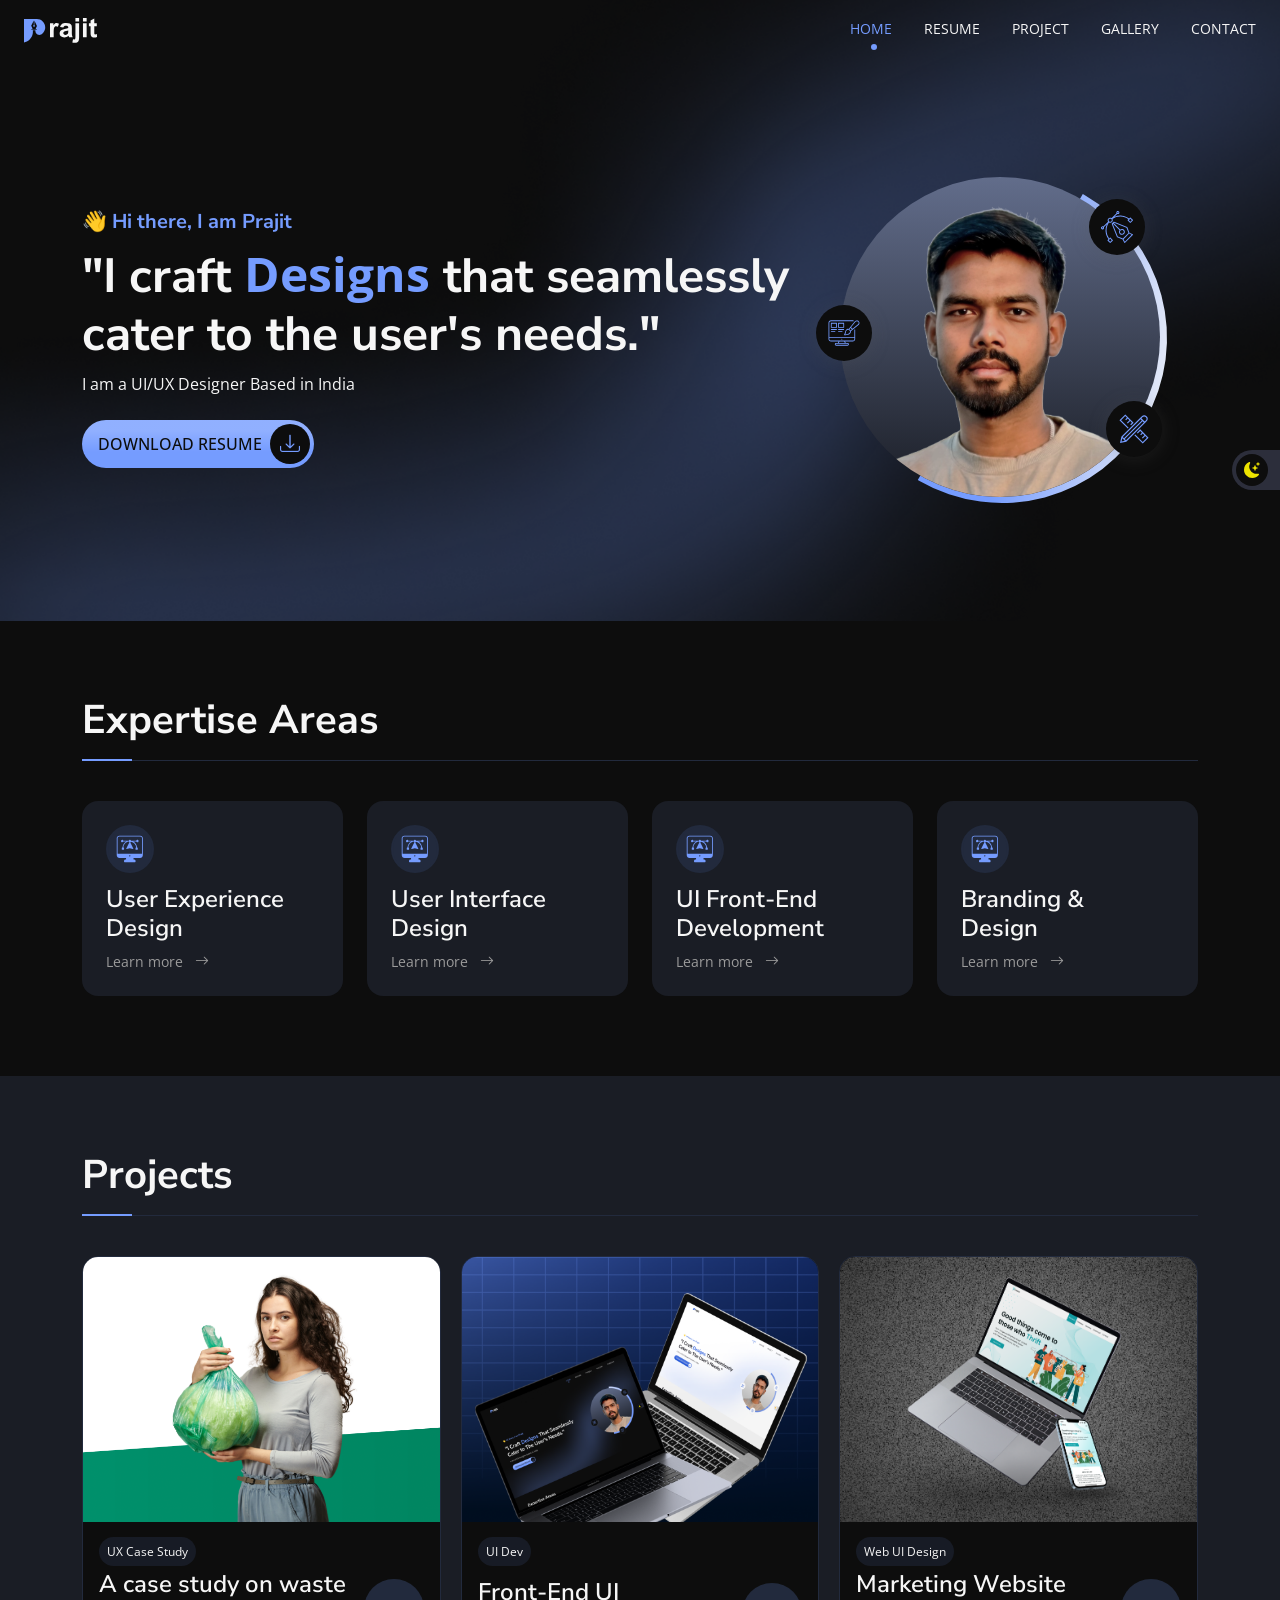
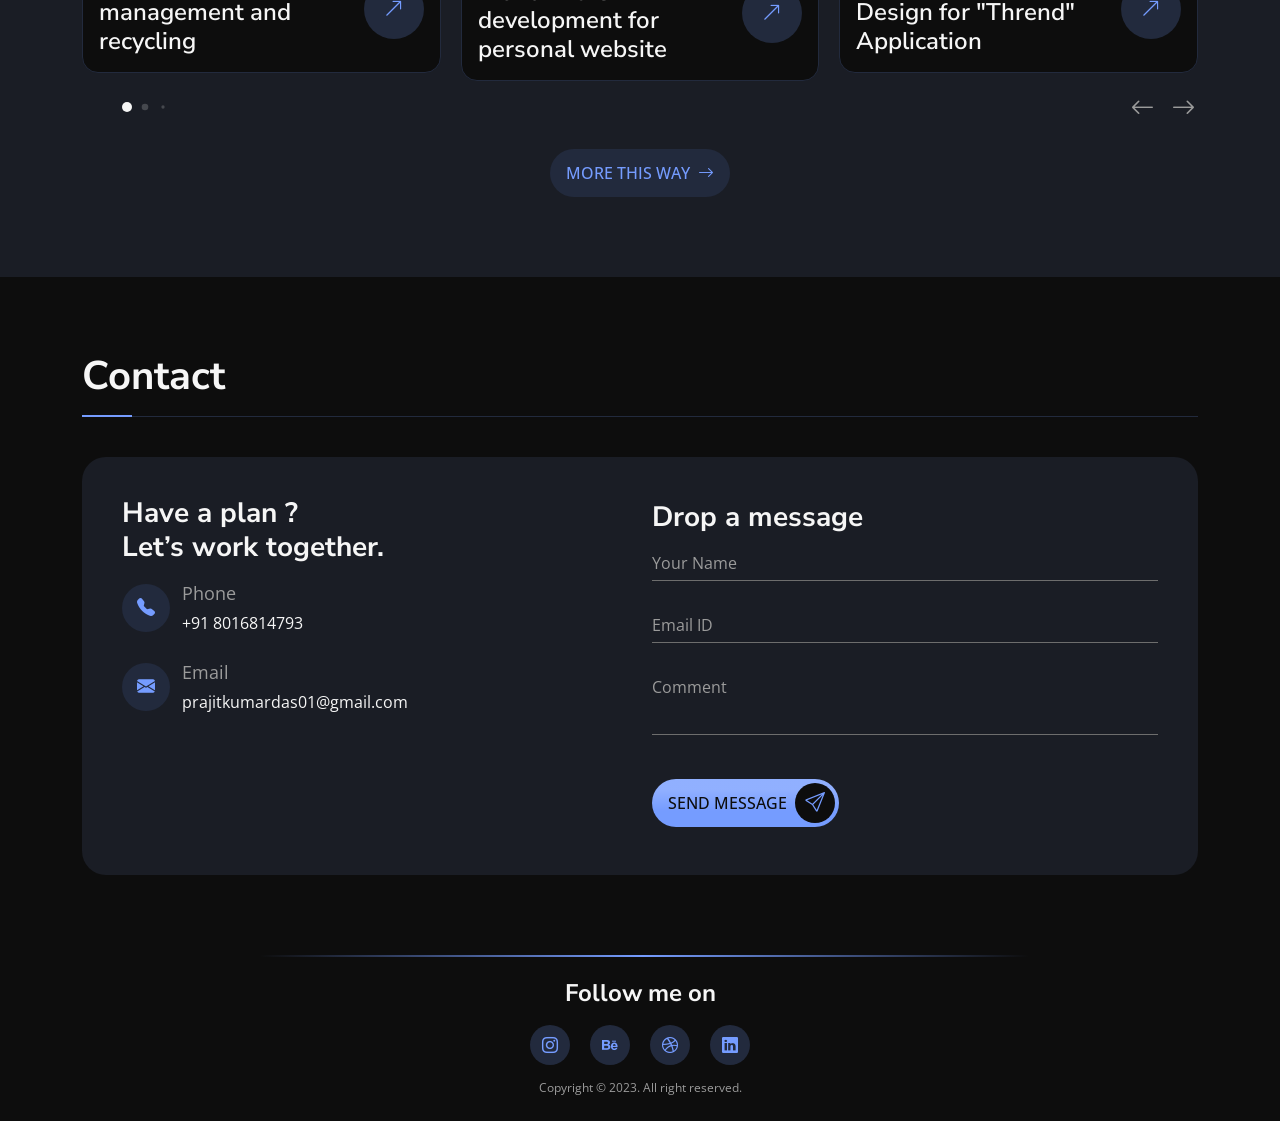
==== commit 5ec39d20: "Verbiage and Content change" ====
--- a/index.html
+++ b/index.html
@@ -71,7 +71,7 @@
          
 
             <div class="d-flex align-items-center justify-content-center conatainer-for-toogle-switch"> 
-                <button aria-label="toogle-button" class="navbar-toggler" id="navbar-toggler" >
+                <button aria-label="toogle-button" class="navbar-toggler navbar-toogle-mobile" id="navbar-toggler" >
                     <i class="hamburger bi bi-list"></i>
                     <span class="cross bi bi-x" style="display: none;"></span>
                 </button>
@@ -98,30 +98,40 @@
                   
             </div>
 
-            <div class="overlay d-xl-none" id="overlay">
+
+
+            <div class="overlay-for-mobile d-xl-none">
                 <!-- Content that appears when the button is clicked -->
-                <div class="overlay-content">
-                    <ul class="navbar-nav me-auto mb-2 mb-lg-0 menu-items" id="menu">
+                <div class="mobile-menu-container">
+                    <ul class="mb-2 mb-lg-0" id="menu">
                         <li class="nav-item">
-                            <a class="nav-link selected active" href="#" data-target="home">Home</a>
-                        </li>
-                        
-                        <li class="nav-item">
-                            <a class="nav-link" href="#" data-target="resume">Resume</a>
+                            <a class="nav-link link-for-mobile selected" href="index.html" data-target="home">Home<i class="bi bi-box-arrow-up-right mx-2"></i></a>
                         </li>
                         <li class="nav-item">
-                            <a class="nav-link" href="#" data-target="portfolio">Project</a>
+                            <a class="nav-link link-for-mobile" href="resume.html" data-target="resume">Resume<i class="bi bi-box-arrow-up-right mx-2"></i></a>
                         </li>
                         <li class="nav-item">
-                            <a class="nav-link" href="#" data-target="about">Gallery</a>
+                            <a class="nav-link link-for-mobile" href="portfolio.html" data-target="portfolio">Project<i class="bi bi-box-arrow-up-right mx-2"></i></a>
                         </li>
                         <li class="nav-item">
-                            <a class="nav-link" href="#" data-target="contact">Contact</a>
+                            <a class="nav-link link-for-mobile" href="about.html" data-target="about">Gallery<i class="bi bi-box-arrow-up-right mx-2"></i></a>
+                        </li>
+                        <li class="nav-item">
+                            <a class="nav-link link-for-mobile" href="contact.html" data-target="contact">Contact<i class="bi bi-box-arrow-up-right mx-2"></i></a>
                         </li>
                     </ul>
                 </div>
+                <div class="d-flex flex-row align-items-center justify-content-center mt-2 overflow-hidden social-icon-in-menu">
+                    <a aria-label="instagram" href="https://www.instagram.com/iam_prajit/" class="social-icon bottom-to-top" target="_blank"><i
+                            class="bi bi-instagram"></i></a>
+                    <a aria-label="behance" href="https://www.behance.net/pradas3" class="social-icon bottom-to-top" target="_blank"><i
+                            class="bi bi-behance"></i></a>
+                    <a aria-label="dribbble" href="https://dribbble.com/PrajitO1" class="social-icon bottom-to-top" target="_blank"><i
+                            class="bi bi-dribbble"></i></a>
+                    <a aria-label="linkedin" href="https://www.linkedin.com/in/prajit-das-1b75881a2/" class="social-icon bottom-to-top" target="_blank"><i
+                            class="bi bi-linkedin"></i></a>
+                </div>
             </div>
-            
 
         </div>
     </nav>
@@ -144,8 +154,8 @@
                             <span class="wave">👋</span>
                             Hi there, I am Prajit
                         </p>
-                        <h1 class="hero-text bottom-to-top overflow-hidden m-0">"I Craft <span class="designs">Designs</span> That Seamlessly 
-                            Cater to The User's&nbsp;Needs."</h1>
+                        <h1 class="hero-text bottom-to-top overflow-hidden m-0">"I craft <span class="designs">Designs</span> that seamlessly 
+                            cater to the user's&nbsp;needs."</h1>
                         <p class="m-0 iam-product-designer bottom-to-top overflow-hidden">I am a UI/UX Designer Based in India</p>
                         <div class="download-resume-button-container bottom-to-top overflow-hidden">
                                 <a target="_blank" href="Images/Resume_Prajit_UI_UX_Designer.pdf" download="Resume_Prajit_UI_UX_Designer.pdf"
@@ -501,6 +511,29 @@
                                 </div>
                             </a>
                         </div>
+                        
+                        <div class="card swiper-slide border-0">
+                            <a href="https://prajitkumardas.github.io/My-website/index.html"
+                                    class="portfolio-content-details" target="_blank">
+                                    <div class="photo-wrapper">
+                                        <img id="portfolio-image" src="Images/My_website_dev.png" alt="">
+                                    </div>
+
+                                    <div class="text-container-for-portfolio-content">
+                                        <span class="portfolio-category-tag">UI Dev</span>
+                                        <div class="d-flex flex-row align-items-center">
+                                            <h4 class="portfolio-name pt-3 m-0">Front-End UI development for personal website</h4>
+                                            <span class="button-in-portfolio" href="">
+                                                <i class="bi bi-arrow-up-right"></i>
+                                            </span>
+                                        </div>
+
+                                    </div>
+                                </a>
+
+                        </div>
+
+
                         <div class="card swiper-slide border-0">
                             <a href="thrift_web.html"
                             class="portfolio-content-details">
@@ -637,7 +670,7 @@
             <div class="parent-container-for-contact-section">
                 <div class="row">
                     <div class="col-lg-6 container-for-number-and-email">
-                        <h4 class="have-a-plan m-0">Have a plan ! <br>
+                        <h4 class="have-a-plan m-0">Have a plan ? <br>
                             Let’s work together.</h4>
     
                         <div class="d-flex flex-row align-items-center pb-4">
@@ -664,7 +697,7 @@
                     </div>
                     <div class="col-lg-6 container-for-inputs">
                         <form id="form" class="d-flex flex-column contact-form mt-1" method="post" name="contact-form">
-                            <h4 class="say-hello-text">Say Hello!</h4>
+                            <h4 class="say-hello-text">Drop a message</h4>
                             <div class="inputbox">
                                 <div class="inputbox-content">
                                     <input id="name" type="text" name="name" required/>
@@ -716,7 +749,7 @@
     <!-- FOOTER STARTS HERE -->
     <div class="parent-container-for-footer">
         <div class="container">
-            <h3 class="follow-me-text">Connect Me</h3>
+            <h3 class="follow-me-text">Follow me on</h3>
             <div class="d-flex flex-row align-items-center justify-content-center mt-2 overflow-hidden">
                 <a aria-label="instagram" href="https://www.instagram.com/iam_prajit/" class="social-icon bottom-to-top" target="_blank"><i
                         class="bi bi-instagram"></i></a>
--- a/css/index.css
+++ b/css/index.css
@@ -348,7 +348,7 @@
   width:48px;
   height: 40px;
   top: 50%;
-  z-index: 2;
+  z-index: 1 !important;
   right:0;
 }
 
@@ -2037,4 +2037,140 @@
   transition: .3s;
   animation: buttons .3s linear;
   display: none;
-}+}
+
+
+
+/* HARMBURGER MENU FOR MOBILE VIEW */
+
+.mobile-menu-container li{
+  list-style: none;
+  display: flex;
+  justify-content: left;
+
+}
+
+.mobile-menu-container ul{
+ padding: 0px;
+ margin-top: 52px;
+display: flex;
+justify-content: left;
+flex-direction: column;
+margin-left: 24px;
+
+}
+
+.mobile-menu-container{
+  display: flex;
+
+  flex-direction: column;
+}
+
+.link-for-mobile.selected{
+  font-size: 32px !important;
+  color: var(--primary-color-for-dark-mode);
+ 
+
+}
+.link-for-mobile.selected i{
+  font-size: 28px;
+}
+.link-for-mobile i{
+  font-size: 20px;
+}
+
+.link-for-mobile{
+  font-size: 24px !important;
+  text-transform: uppercase;
+  color: var(--text-primary-for-dark-mode);
+  font-weight: 500;
+  padding: 0;
+ display: flex;
+ justify-content: center;
+ align-items: center;
+
+}
+
+
+
+
+
+.overlay-for-mobile {
+  position: fixed !important;
+  top: -100% !important; /* Initially positioned above the viewport */
+  left: 0 !important;
+  width: 100% !important;
+  height: 100% !important;
+  overflow: hidden !important;
+  background-color: var(--background-primary-for-dark-mode);
+  transition: top 0.8s ease-in-out !important; /* Transition for top position change */
+  display: flex;
+  justify-content: space-between;
+  flex-direction: column;
+
+
+}
+
+.overlay-for-mobile.open {
+  top: 0 !important; 
+ 
+
+}
+
+.mobile-menu-container{
+
+}
+
+.social-icon-in-menu{
+  margin-bottom: 24px;
+
+}
+
+
+
+/* 
+.overlay-for-mobile {
+  position: fixed;
+  top: 0;
+  left: 0;
+  width: 100%;
+  height: 0;
+  overflow: hidden;
+  background-color: rgba(0, 0, 0, 0.7);
+  transition: height 0.5s ease-in-out;
+}
+
+.overlay-for-mobile.open {
+  height: 100vh; 
+}
+
+.mobile-menu-container.slide-from-top {
+  animation: slideFromTop 0.5s ease forwards;
+}
+
+
+.overlay-for-mobile.open .mobile-menu-container.slide-from-top {
+  transform: translateY(0);
+}
+
+.mobile-menu-container {
+  position: absolute;
+  top: 0;
+  left: 0;
+  width: 100%;
+  padding-top: 20vh;
+  text-align: center;
+   animation: slideFromTop 0.5s ease forwards;
+    transform: translateY(-100%);
+}
+
+
+
+@keyframes slideFromTop {
+  from {
+      transform: translateY(-100%);
+  }
+  to {
+      transform: translateY(0);
+  }
+} */
--- a/css/home_responsive.css
+++ b/css/home_responsive.css
@@ -148,8 +148,8 @@
     align-items: center;
   }
   .nav-item {
-    margin-top: 8px;
-    margin-bottom: 8px;
+    margin-top: 20px;
+    margin-bottom: 20px;
   }
   .nav-item .nav-link {
     font-size: 20px;
@@ -390,8 +390,8 @@
 }
 
 .nav-item{
-  margin-top: 8px;
-  margin-bottom: 8px;
+  margin-top: 20px;
+  margin-bottom: 20px;
 }
 
 .nav-item .nav-link{
@@ -542,7 +542,7 @@
 }
 
 .modal-content {
-  max-height: 400px;
+  max-height: 650px;
  
 }
 
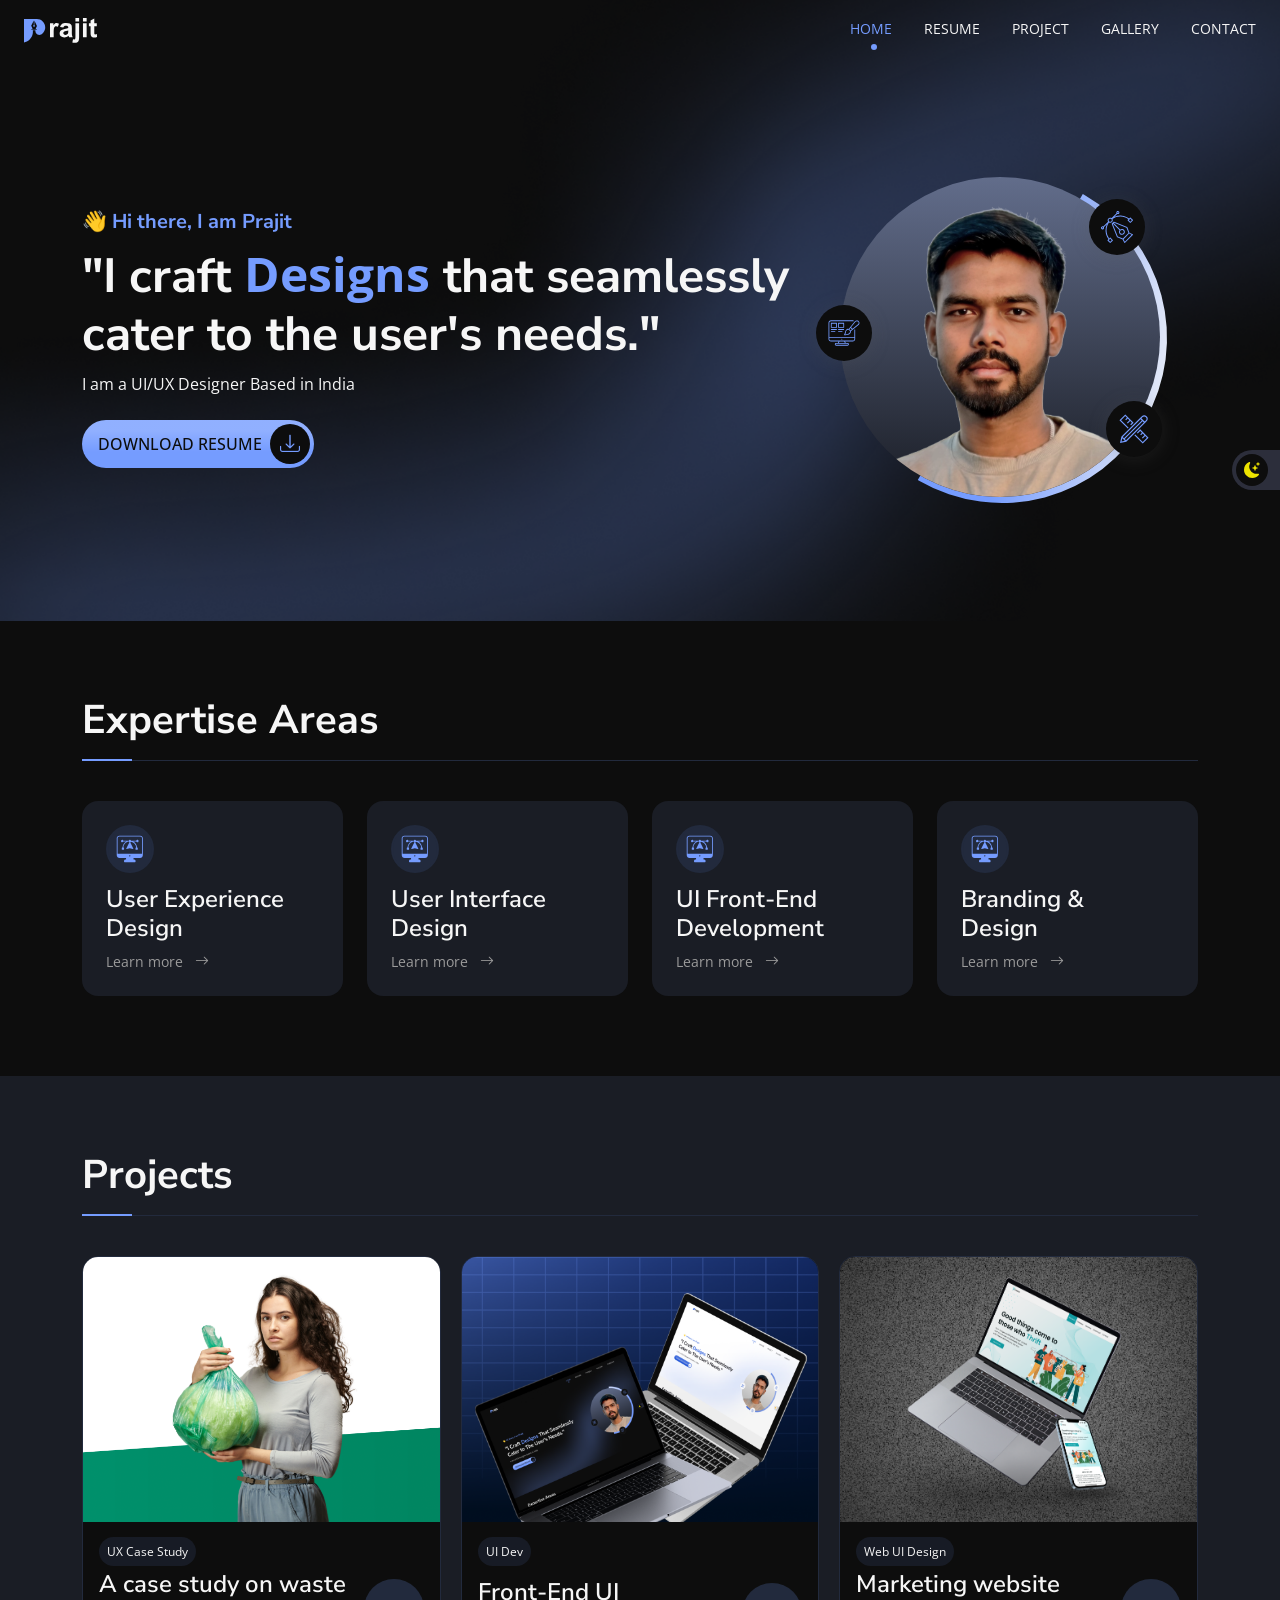
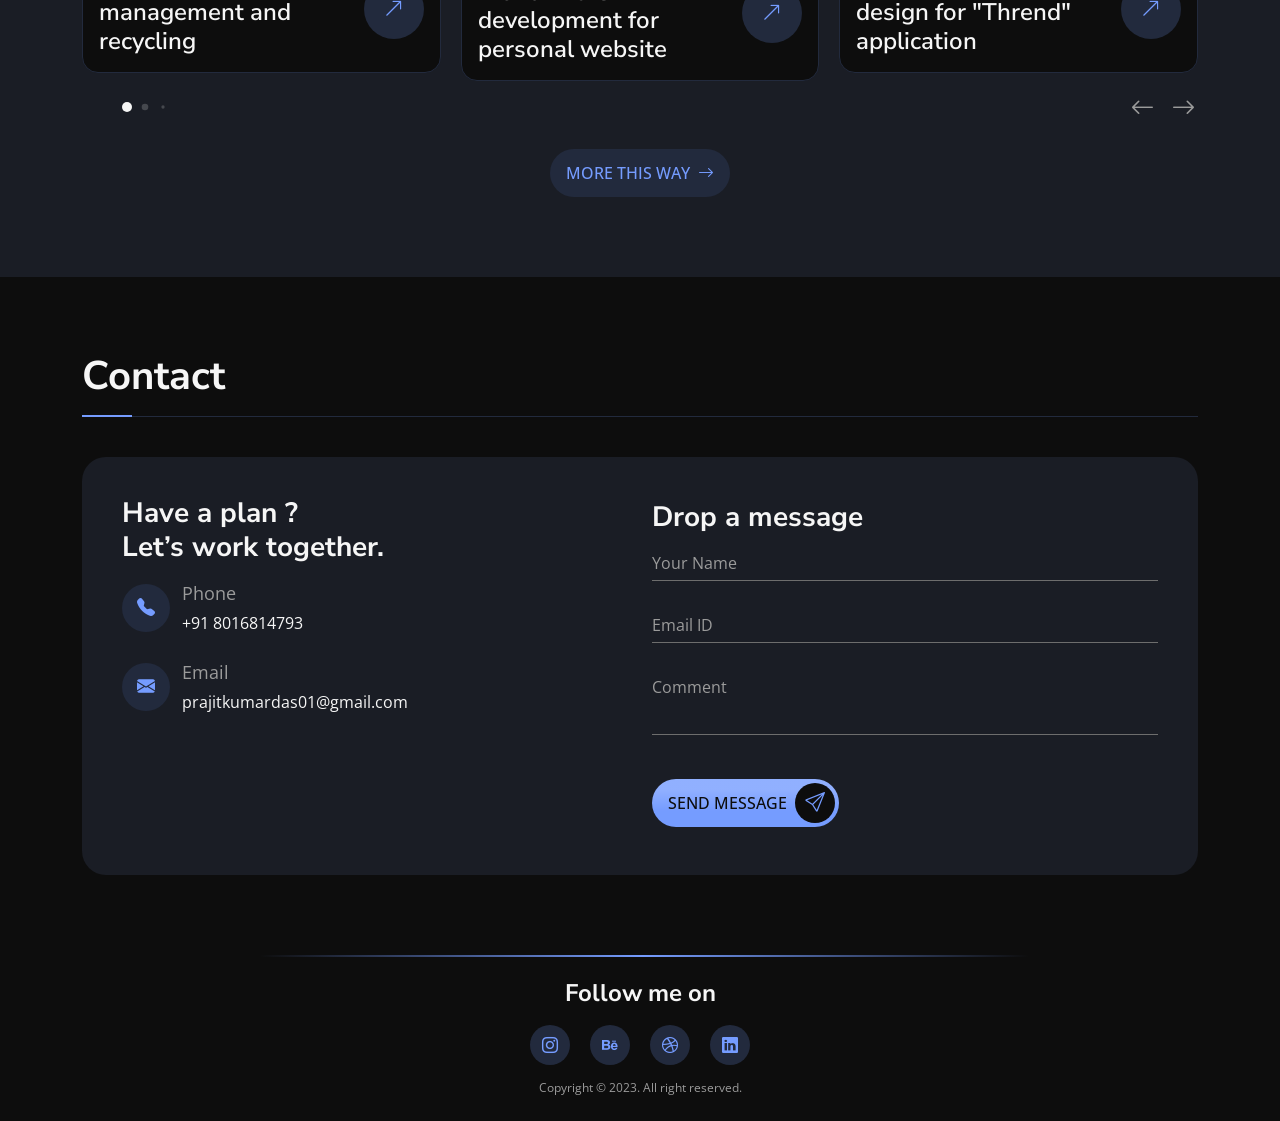
==== commit cf8091b6: "added index page" ====
--- a/index.html
+++ b/index.html
@@ -544,8 +544,8 @@
                             <div class="text-container-for-portfolio-content">
                                 <span class="portfolio-category-tag">Web UI Design</span>
                                 <div class="d-flex flex-row align-items-center">
-                                    <h4 class="portfolio-name m-0">Marketing Website Design for "Thrend"
-                                        Application</h4>
+                                    <h4 class="portfolio-name m-0">Marketing website design for "Thrend"
+                                        application</h4>
                                     <span class="button-in-portfolio" href="">
                                         <i class="bi bi-arrow-up-right"></i>
                                     </span>
@@ -574,6 +574,30 @@
                                 </div>
                             </a>
                         </div>
+
+                        <div class="card swiper-slide border-0">
+                            
+                            <a href="personal_web.html"class="portfolio-content-details">
+                                <div class="photo-wrapper">
+                                    <img id="portfolio-image" src="Images/thumb_personal_web.png" alt="">
+                                </div>
+
+                                <div class="text-container-for-portfolio-content">
+                                    <span class="portfolio-category-tag">Web UI Design</span>
+                                    <div class="d-flex flex-row align-items-center">
+                                        <h4 class="portfolio-name m-0">A personal website design to showcase portfolio
+                                        </h4>
+                                        <span class="button-in-portfolio" href="">
+                                            <i class="bi bi-arrow-up-right"></i>
+                                        </span>
+                                    </div>
+
+                                </div>
+                            </a>
+                        </div>
+
+
+
                         <div class="card swiper-slide border-0">
                             <a href="thrift_ios_ui.html" class="portfolio-content-details">
                                             <div class="photo-wrapper">
--- a/css/index.css
+++ b/css/index.css
@@ -658,6 +658,11 @@
   background-color: rgb(0, 162, 255,0.1 )
 }
 
+.progress-wrap:hover{
+  background-color: rgb(0, 162, 255,0.2 )
+}
+
+
 .progress-wrap.active-progress {
   opacity: 1;
   visibility: visible;
@@ -678,6 +683,10 @@
   font-weight: bold;
 }
 
+.progress-wrap i{
+ 
+}
+
 .lightScrollIcon::after {
   color: #ecedf3 !important;
 }
@@ -703,6 +712,8 @@
   -o-transition: all 200ms linear;
   transition: all 200ms linear;
 }
+
+
 
 .primary-button{
   display:-webkit-box;
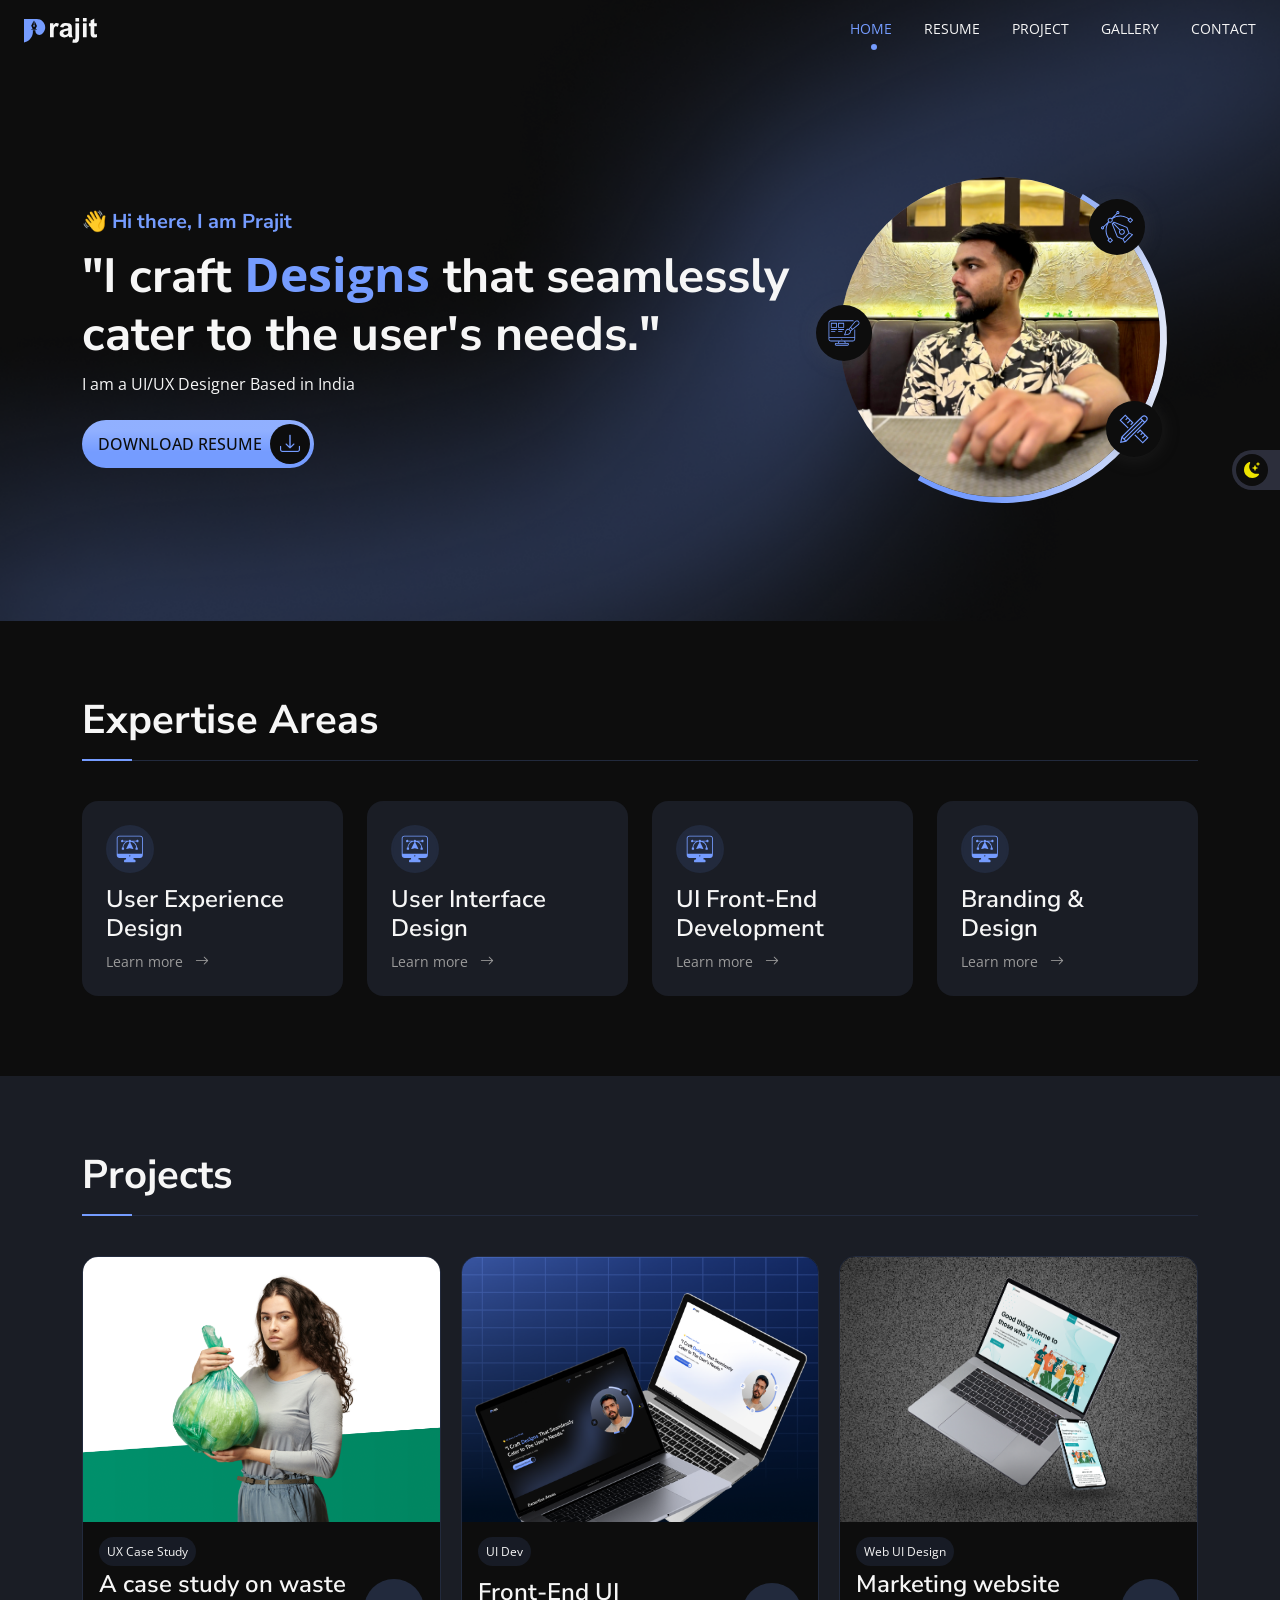
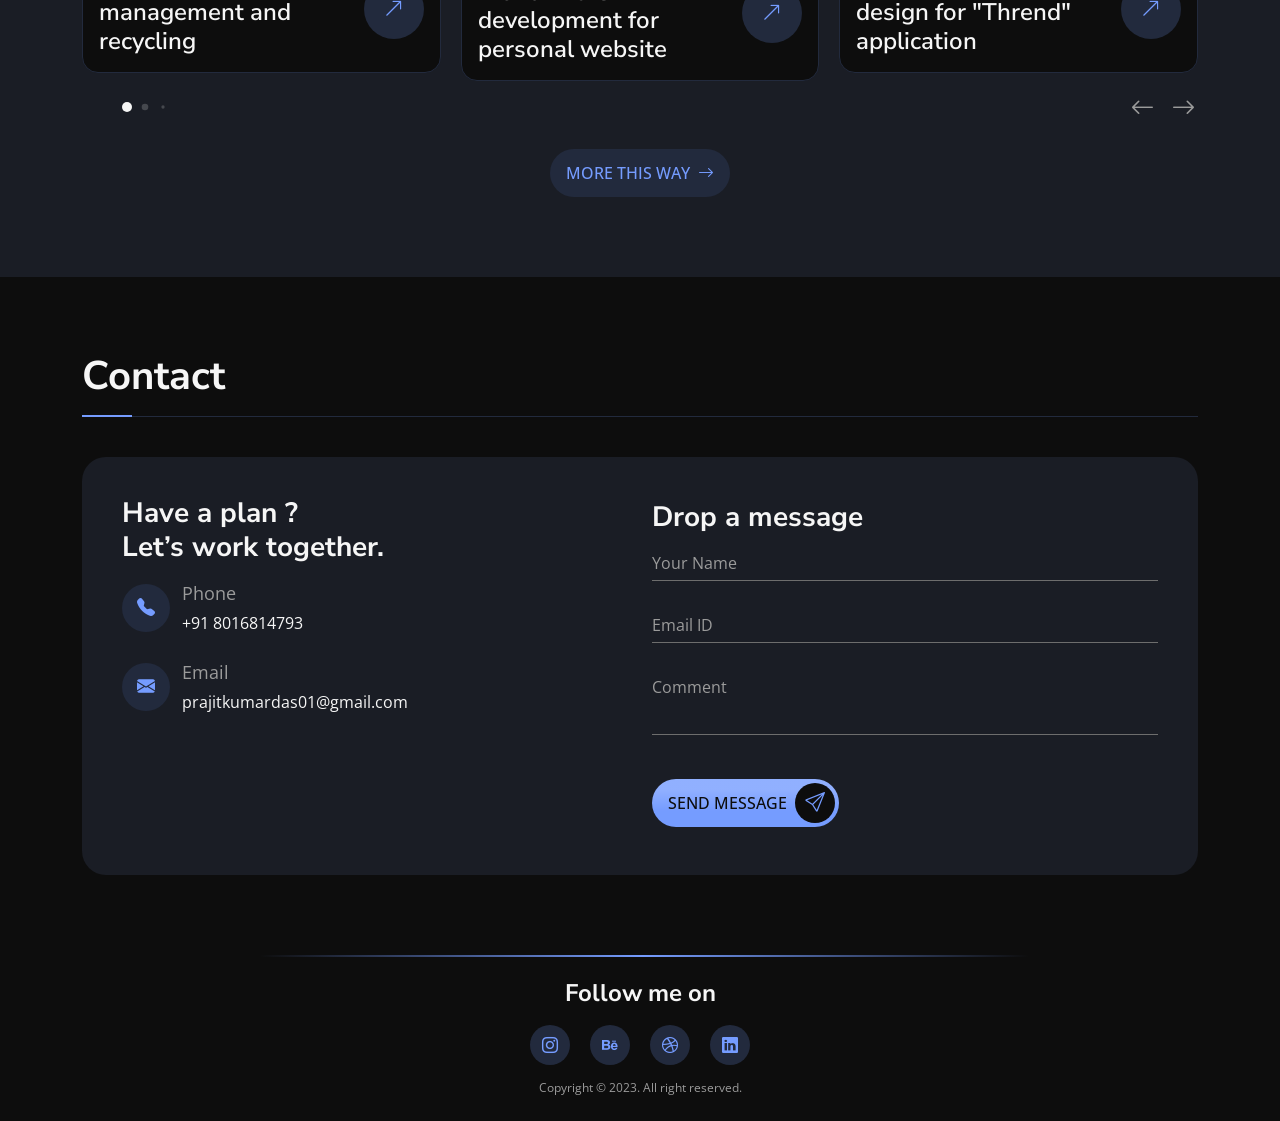
==== commit 5229e786: "update 17th Mar" ====
--- a/index.html
+++ b/index.html
@@ -237,7 +237,7 @@
 
                             <div class="background-circle"></div>
                             <div class="hero-image-cover">
-                                <img class="w-100" src="Images/prajit_profile_photo.png"
+                                <img class="w-100" src="Images/profile_pic.webp"
                                  alt="">
                             </div>
                         </div>
